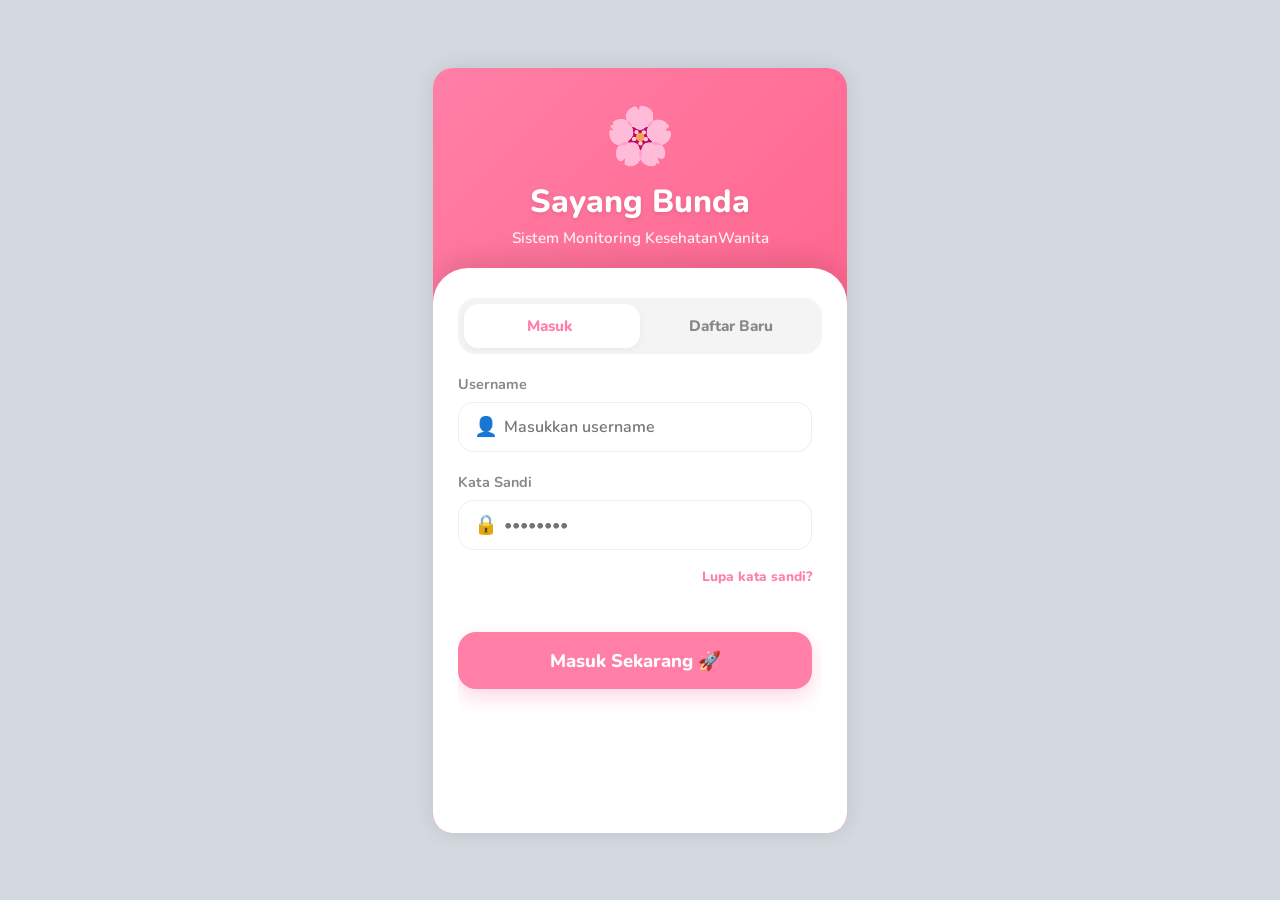
==== index.html @ df7d0c6f "update tampilan" ====
<!DOCTYPE html>
<html lang="id">

<head>
    <meta charset="UTF-8">
    <meta name="viewport" content="width=device-width, initial-scale=1.0">
    <title>Sistem Monitoring Pra-Kehamilan</title>
    <link rel="stylesheet" href="style.css">
</head>

<body>

    <div id="view-login" class="view-section active container-mobile login-layout"
        style="background: linear-gradient(135deg, var(--primary) 0%, #ff527b 100%); justify-content: flex-start; padding-top: 30px; overflow-y: hidden;">
        <div class="login-hero"
            style="text-align: center; color: white; width: 100%; flex-shrink: 0; margin-bottom: 20px;">
            <div style="font-size: 3.5rem; margin-bottom: 5px;">🌸</div>
            <h1 id="auth-title"
                style="font-size: 2rem; font-weight: 800; margin: 0; text-shadow: 0 2px 4px rgba(0,0,0,0.1); transition: 0.3s;">
                Sayang Bunda</h1>
            <p style="font-size: 0.95rem; opacity: 0.9; margin-top: 5px; font-weight: 600;">Sistem Monitoring
                KesehatanWanita</p>
        </div>

        <div class="auth-card"
            style="margin: 0; border-radius: 35px 35px 0 0; width: 100%; max-width: 100%; height: 65vh; box-shadow: 0 -10px 25px rgba(0,0,0,0.1); padding: 30px 25px 20px; background: white; display: flex; flex-direction: column;">

            <div class="auth-tabs"
                style="position: relative; background: #f4f4f4; border-radius: 18px; padding: 6px; margin-bottom: 20px; display: flex;">
                <div id="tab-slider"
                    style="position: absolute; top: 6px; left: 6px; bottom: 6px; width: calc(50% - 6px); background: white; border-radius: 14px; box-shadow: 0 2px 8px rgba(0,0,0,0.05); transition: transform 0.3s cubic-bezier(0.4, 0, 0.2, 1);">
                </div>
                <button class="tab-btn" id="btn-tab-login" onclick="toggleAuthMode('login')"
                    style="flex: 1; position: relative; z-index: 1; background: transparent; color: var(--primary); font-weight: 800; border-radius: 14px;">Masuk</button>
                <button class="tab-btn" id="btn-tab-register" onclick="toggleAuthMode('register')"
                    style="flex: 1; position: relative; z-index: 1; background: transparent; color: #888; font-weight: 800; border-radius: 14px;">Daftar
                    Baru</button>
            </div>

            <div style="flex: 1; position: relative; overflow: hidden;">
                <!-- Wrapper Flex Container -->
                <div id="auth-sliding-container"
                    style="display: flex; width: 200%; height: 100%; transition: transform 0.3s cubic-bezier(0.4, 0, 0.2, 1);">

                    <!-- Form 1: LOGIN -->
                    <form id="form-login" onsubmit="handleLogin(event)"
                        style="width: 50%; padding-right: 10px; display: flex; flex-direction: column;">
                        <div class="input-group" style="position: relative; margin-bottom: 20px;">
                            <label style="margin-bottom: 8px; font-size: 0.9rem;">Username</label>
                            <div style="position: relative;">
                                <span
                                    style="position: absolute; left: 16px; top: 50%; transform: translateY(-50%); font-size: 1.2rem; color: #bbb;">👤</span>
                                <input type="text" id="login-username" placeholder="Masukkan username" required
                                    style="padding-left: 45px; width: 100%; height: 50px; border-radius: 15px; font-size: 1rem;">
                            </div>
                        </div>
                        <div class="input-group" style="position: relative; margin-bottom: 15px;">
                            <label style="margin-bottom: 8px; font-size: 0.9rem;">Kata Sandi</label>
                            <div style="position: relative;">
                                <span
                                    style="position: absolute; left: 16px; top: 50%; transform: translateY(-50%); font-size: 1.2rem; color: #bbb;">🔒</span>
                                <input type="password" id="login-password" placeholder="••••••••" required
                                    style="padding-left: 45px; width: 100%; height: 50px; border-radius: 15px; font-size: 1rem;">
                            </div>
                        </div>

                        <div style="text-align: right; margin-bottom: 25px;">
                            <a href="#"
                                style="color: var(--primary); font-size: 0.85rem; font-weight: 800; text-decoration: none; display: inline-block;">Lupa
                                kata sandi?</a>
                        </div>

                        <div style="margin-top: 10px;">
                            <button type="submit" class="btn-pink"
                                style="padding: 16px; border-radius: 18px; font-size: 1.15rem; box-shadow: 0 8px 20px rgba(255, 127, 166, 0.3); width: 100%;">Masuk
                                Sekarang 🚀</button>
                        </div>
                    </form>

                    <!-- Form 2: REGISTER -->
                    <form id="form-register"
                        style="width: 50%; padding-left: 10px; display: flex; flex-direction: column; overflow-y: auto;">
                        <div style="flex: 1; padding-right: 5px; margin-bottom: 15px;">
                            <div class="input-group"><label>Nama Lengkap</label> <input type="text"
                                    placeholder="Masukkan nama sesui KTP..." required></div>
                            <div class="input-group"><label>Username</label> <input type="text"
                                    placeholder="Buat username ringkas..." required></div>
                            <div class="input-group"><label>Kata Sandi</label> <input type="password"
                                    placeholder="Buat kata sandi..." required></div>
                            <div class="input-group"><label>Berat Badan Awal (kg)</label> <input type="number"
                                    placeholder="Contoh: 55" required></div>
                            <div class="input-group"><label>Tinggi Badan (cm)</label> <input type="number"
                                    placeholder="Contoh: 160" required></div>
                            <div class="input-group">
                                <label>Status Perkawinan</label>
                                <select>
                                    <option>Menikah</option>
                                    <option>Belum Menikah</option>
                                    <option>Cerai</option>
                                </select>
                            </div>
                            <div class="input-group"><label>Pekerjaan</label> <input type="text"
                                    placeholder="Contoh: Pegawai Swasta / Ibu Rumah Tangga" required></div>
                            <div class="input-group"><label>Riwayat Hamil / Keguguran</label> <input type="text"
                                    placeholder="Contoh: Hamil 0 kali, Keguguran 0 kali" required></div>
                            <div class="input-group"><label>Alamat Lengkap</label> <input type="text"
                                    placeholder="Masukkan alamat lengkap" required></div>
                            <div class="input-group"><label>No. HP</label> <input type="tel" placeholder="08xxxxxxxxxx"
                                    required></div>
                            <div class="input-group"><label>Suku / Etnis</label> <input type="text"
                                    placeholder="Contoh: Sunda, Jawa, dll" required></div>
                            <div class="input-group">
                                <label>Tingkat Pendidikan</label>
                                <select>
                                    <option>SD/Sederajat</option>
                                    <option>SMP/Sederajat</option>
                                    <option>SMA/Sederajat</option>
                                    <option>Diploma / Sarjana</option>
                                </select>
                            </div>
                            <div class="input-group">
                                <label>Orang Serumah</label>
                                <select>
                                    <option>1-2 Orang</option>
                                    <option>3-5 Orang</option>
                                    <option>Lebih dari 5 Orang</option>
                                </select>
                            </div>
                            <div class="input-group">
                                <label>Agama</label>
                                <select>
                                    <option>Islam</option>
                                    <option>Kristen</option>
                                    <option>Katolik</option>
                                    <option>Hindu</option>
                                    <option>Buddha</option>
                                    <option>Konghucu</option>
                                </select>
                            </div>
                            <div class="input-group" style="padding-bottom: 20px;"><label>Email (Opsional)</label>
                                <input type="email" placeholder="nama@email.com">
                            </div>
                        </div>

                        <div style="flex-shrink: 0; padding-bottom: 10px;">
                            <button type="button" class="btn-pink"
                                style="padding: 16px; border-radius: 15px; font-size: 1.1rem; box-shadow: 0 8px 15px rgba(255, 127, 166, 0.3); width: 100%;"
                                onclick="alert('Registrasi Berhasil! Silakan Login.'); toggleAuthMode('login')">Daftar
                                Akun 🎉</button>
                        </div>
                    </form>
                </div>
            </div>
        </div>
    </div>

    <div id="view-dashboard-user" class="view-section hidden container-mobile">
        <div class="header"
            style="display: flex; justify-content: space-between; align-items: center; text-align: left;">
            <div style="font-size: 1.2rem; font-weight: 800;">
                🌸 Sayang Bunda
            </div>
            <div>
                <button onclick="switchView('profile')" class="btn-profile-top">👤</button>
            </div>
        </div>
        <div class="content">
            <div style="text-align: center; margin-bottom: 20px; color: var(--primary);">
                <h2 style="margin: 0; font-size: 1.5rem; font-weight: 800;">Halo, Bunda Siti! 👋</h2>
                <p style="margin: 5px 0 0; font-size: 0.95rem; font-weight: 700; color: var(--primary);">Mari persiapkan
                    kehamilan yang sehat.</p>
            </div>
            <div class="card gamification">
                <h3>Kebun Sehatmu</h3>
                <p>Isi kuesioner rutin untuk menumbuhkan bungamu!</p>
                <div class="flower-stage" id="flower-emoji">🌱</div>
                <div class="progress-text" id="flower-status">Status: Bibit Baru</div>
            </div>

            <div class="card" id="card-suplemen" style="border: 2px solid var(--secondary);">
                <h3>💊 Ceklis Suplemen Harian</h3>
                <p>Dokter meresepkan suplemen untukmu. Sudah diminum hari ini?</p>
                <button class="btn-green" id="btn-suplemen" onclick="minumSuplemen()">Sudah Saya Minum!</button>
            </div>

            <div class="card">
                <h3>📝 Kuesioner Minggu Ini</h3>
                <p>Waktunya update kondisi mingguanmu.</p>
                <button class="btn-pink" onclick="startKuesioner()">Mulai Isi Kuesioner</button>
            </div>

            <div class="card">
                <h3>🕰️ Riwayat Kuesioner</h3>
                <p style="margin-bottom: 15px;">Catatan pengisian kuesioner rutinmu:</p>
                <div id="riwayat-list">
                    <p id="riwayat-kosong"
                        style="color: #aaa; font-style: italic; font-size: 0.9rem; text-align: center; margin: 10px 0;">
                        Belum ada riwayat tercatat.</p>
                </div>
            </div>
        </div>

        <!-- Menu Bawah -->
        <div class="bottom-nav">
            <button class="nav-item active" onclick="switchView('dashboard-user')">
                <span class="nav-icon">🏠</span>
                <span>Home</span>
            </button>
            <button class="nav-item" onclick="confirmLogout()">
                <span class="nav-icon">🚪</span>
                <span>Keluar</span>
            </button>
        </div>
    </div>

    <div id="view-profile" class="view-section hidden container-mobile" style="background-color: var(--gray-light);">
        <div class="profile-header-curve"
            style="background: linear-gradient(135deg, var(--primary) 0%, #ff527b 100%); padding: 25px 25px 40px 25px; border-bottom-left-radius: 30px; border-bottom-right-radius: 30px; box-shadow: 0 10px 20px rgba(255,127,166,0.15); position: relative; z-index: 5;">
            <div class="header-actions" style="margin-bottom: 25px;">
                <button onclick="switchView('dashboard-user')" class="btn-back-clear"
                    style="background: rgba(255, 255, 255, 0.25); border: 1px solid rgba(255,255,255,0.5); border-radius: 30px; padding: 8px 18px; color: white; display: flex; align-items: center; gap: 8px; font-weight: 800; cursor: pointer;">
                    <span style="font-size: 1.1rem; line-height: 1;">❮</span> Kembali
                </button>
            </div>
            <div class="profile-avatar-container" style="margin-bottom: 0px; text-align: center;">
                <div class="profile-avatar"
                    style="border: 4px solid white; background-color: var(--primary-light); width: 90px; height: 90px; line-height: 85px; font-size: 3.5rem; border-radius: 50%; margin: 0 auto 15px; box-shadow: 0 5px 15px rgba(0,0,0,0.1);">
                    👩</div>
                <div class="profile-name">
                    <h3 style="margin: 0; color: white; font-size: 1.4rem;">Siti Aisyah</h3>
                    <p style="margin: 5px 0 0; font-size: 0.95rem; color: rgba(255,255,255,0.9); font-weight: 600;">
                        @user</p>
                </div>
            </div>
        </div>

        <div class="content"
            style="padding: 20px; display: flex; flex-direction: column; align-items: center; padding-bottom: 60px;">
            <div class="profile-card-central"
                style="background: white; width: 100%; border-radius: 20px; padding: 25px 20px; box-shadow: 0 5px 20px rgba(0, 0, 0, 0.05);">
                <div
                    style="display: flex; justify-content: space-between; align-items: center; margin-bottom: 25px; border-bottom: 2px solid #f1f1f1; padding-bottom: 15px;">
                    <h4 class="profile-section-title"
                        style="margin: 0; border: none; padding-bottom: 0; font-size: 1.15rem; color: var(--text);">Data
                        Pribadi</h4>
                    <button class="btn-edit-profile-small" onclick="alert('Fitur edit profil sedang dikembangkan!')"
                        style="background: var(--primary-light); color: var(--primary); padding: 8px 15px; border-radius: 20px; border: none; font-weight: 800; display: flex; gap: 5px; align-items: center; cursor: pointer;">✏️
                        Edit</button>
                </div>

                <div class="pi-group"
                    style="background: #fdfdfd; border: 1px solid #eee; border-radius: 12px; padding: 15px; margin-bottom: 15px;">
                    <div class="profile-item-interactive"
                        style="border-bottom: 1px dashed #eee; padding-bottom: 10px; margin-bottom: 10px;">
                        <div class="pi-icon" style="background: #fff0f4; color: var(--primary);">💍</div>
                        <div class="pi-content"><label>Status Perkawinan</label>
                            <p>Menikah</p>
                        </div>
                    </div>
                    <div class="profile-item-interactive" style="padding-bottom: 0; border: none;">
                        <div class="pi-icon" style="background: #fff0f4; color: var(--primary);">💼</div>
                        <div class="pi-content"><label>Pekerjaan</label>
                            <p>Ibu Rumah Tangga</p>
                        </div>
                    </div>
                </div>

                <div class="pi-group"
                    style="background: #fdfdfd; border: 1px solid #eee; border-radius: 12px; padding: 15px; margin-bottom: 15px;">
                    <div class="profile-item-interactive"
                        style="border-bottom: 1px dashed #eee; padding-bottom: 10px; margin-bottom: 10px;">
                        <div class="pi-icon" style="background: #e6f9ed; color: #2d5a2d;">⚖️</div>
                        <div class="pi-content"><label>Medis Awal (Tinggi / Berat)</label>
                            <p>160 cm / 55 kg</p>
                        </div>
                    </div>
                    <div class="profile-item-interactive" style="padding-bottom: 0; border: none;">
                        <div class="pi-icon" style="background: #e6f9ed; color: #2d5a2d;">🤰</div>
                        <div class="pi-content"><label>Riwayat Hamil</label>
                            <p>Hamil 0, Gugur 0</p>
                        </div>
                    </div>
                </div>

                <div class="pi-group"
                    style="background: #fdfdfd; border: 1px solid #eee; border-radius: 12px; padding: 15px; margin-bottom: 15px;">
                    <div class="profile-item-interactive"
                        style="border-bottom: 1px dashed #eee; padding-bottom: 10px; margin-bottom: 10px;">
                        <div class="pi-icon" style="background: #eef2ff; color: #4A90E2;">📱</div>
                        <div class="pi-content"><label>No. HP</label>
                            <p>081234567890</p>
                        </div>
                    </div>
                    <div class="profile-item-interactive" style="padding-bottom: 0; border: none;">
                        <div class="pi-icon" style="background: #eef2ff; color: #4A90E2;">🏠</div>
                        <div class="pi-content"><label>Alamat</label>
                            <p>Jl. Cempaka No. 12, BDG</p>
                        </div>
                    </div>
                </div>

                <div class="pi-group"
                    style="background: white; border: 2px dashed #eee; border-radius: 12px; padding: 15px; margin-top: 5px;">
                    <details class="more-info-details">
                        <summary
                            style="font-weight: 800; color: var(--primary); text-align: center; cursor: pointer; user-select: none;">
                            Lihat Info Lainnya 👇</summary>
                        <div style="margin-top: 20px; border-top: 1px solid #eee; padding-top: 15px;">
                            <div class="profile-item-interactive" style="margin-bottom: 15px;">
                                <div class="pi-icon" style="background: var(--gray-light);">🎓</div>
                                <div class="pi-content"><label>Pendidikan</label>
                                    <p>Diploma / Sarjana</p>
                                </div>
                            </div>
                            <div class="profile-item-interactive" style="margin-bottom: 15px;">
                                <div class="pi-icon" style="background: var(--gray-light);">🕌</div>
                                <div class="pi-content"><label>Agama</label>
                                    <p>Islam</p>
                                </div>
                            </div>
                            <div class="profile-item-interactive" style="margin-bottom: 15px;">
                                <div class="pi-icon" style="background: var(--gray-light);">🌍</div>
                                <div class="pi-content"><label>Suku / Etnis</label>
                                    <p>Sunda</p>
                                </div>
                            </div>
                            <div class="profile-item-interactive" style="margin-bottom: 15px;">
                                <div class="pi-icon" style="background: var(--gray-light);">👨‍👩‍👧‍👦</div>
                                <div class="pi-content"><label>Orang Serumah</label>
                                    <p>3-5 Orang</p>
                                </div>
                            </div>
                            <div class="profile-item-interactive">
                                <div class="pi-icon" style="background: var(--gray-light);">✉️</div>
                                <div class="pi-content"><label>Email</label>
                                    <p>siti@email.com</p>
                                </div>
                            </div>
                        </div>
                    </details>
                </div>
            </div>

            <button type="button" class="btn-outline"
                style="width: 100%; padding: 15px; font-size: 1.05rem; margin-top: 30px; border: 2px solid #ff4d4d; color: #ff4d4d; background: white; border-radius: 15px;"
                onclick="confirmLogout()">🚨 Keluar dari Akun</button>
        </div>
    </div>

    <div id="view-form-mingguan" class="view-section hidden container-mobile">
        <div class="header">Kuesioner Mingguan</div>
        <div class="content">
            <div class="card" style="overflow: hidden;">
                <!-- Baris Progress -->
                <div class="progress-container">
                    <div class="progress-bar" id="kuesioner-progress" style="width: 20%;"></div>
                </div>
                <div
                    style="font-size: 0.85rem; color: #888; margin-bottom: 25px; text-align: center; font-weight: 700;">
                    Langkah <span id="step-counter">1</span> dari 5
                </div>

                <div id="step-1" class="kuesioner-step step-animate active">
                    <div class="step-icon">⚖️</div>
                    <h3 class="step-title">Berapa berat badan Bunda saat ini?</h3>
                    <div class="input-wrapper">
                        <input type="number" placeholder="0" required class="large-number-input">
                        <span class="unit">kg</span>
                    </div>
                    <button type="button" class="btn-pink" onclick="nextStep(1, 2)">Selanjutnya</button>
                    <button type="button" class="btn-outline" onclick="switchView('dashboard-user')">Batal</button>
                </div>

                <div id="step-2" class="kuesioner-step step-animate hidden">
                    <div class="step-icon">🥩</div>
                    <h3 class="step-title">Konsumsi Protein Minggu Ini</h3>
                    <div class="pill-group" id="pill-group-protein">
                        <div class="pill" onclick="selectPill('pill-group-protein', this)">Protein Hewani</div>
                        <div class="pill" onclick="selectPill('pill-group-protein', this)">Protein Nabati</div>
                        <div class="pill" onclick="selectPill('pill-group-protein', this)">Keduanya</div>
                        <div class="pill" onclick="selectPill('pill-group-protein', this)">Tidak Konsumsi</div>
                    </div>
                    <input type="text" placeholder="Berapa porsi kira-kira?" required
                        class="custom-input large-text-input" style="margin-top: 15px;">
                    <div style="display: flex; gap: 10px; margin-top: 20px;">
                        <button type="button" class="btn-outline" style="margin-top: 0;"
                            onclick="nextStep(2, 1)">Kembali</button>
                        <button type="button" class="btn-pink" style="margin-top: 0;"
                            onclick="nextStep(2, 3)">Selanjutnya</button>
                    </div>
                </div>

                <div id="step-3" class="kuesioner-step step-animate hidden">
                    <div class="step-icon">💊</div>
                    <h3 class="step-title">Ada konsumsi obat minggu ini?</h3>
                    <input type="text" placeholder="Ketik jenis obatnya..." class="custom-input large-text-input">
                    <p style="font-size:0.8rem; color:#aaa; margin-top:5px;">Kosongkan jika tidak ada.</p>
                    <div style="display: flex; gap: 10px; margin-top: 20px;">
                        <button type="button" class="btn-outline" style="margin-top: 0;"
                            onclick="nextStep(3, 2)">Kembali</button>
                        <button type="button" class="btn-pink" style="margin-top: 0;"
                            onclick="nextStep(3, 4)">Selanjutnya</button>
                    </div>
                </div>

                <div id="step-4" class="kuesioner-step step-animate hidden">
                    <div class="step-icon">🤢</div>
                    <h3 class="step-title">Apakah ada keluhan Mual/Muntah?</h3>
                    <div class="pill-group" id="pill-group-mual">
                        <div class="pill" onclick="selectPill('pill-group-mual', this); toggleMuntahFieldPill('tidak')">
                            Tidak Ada 😍</div>
                        <div class="pill border-pink"
                            onclick="selectPill('pill-group-mual', this); toggleMuntahFieldPill('ya')">Ya, Mual/Muntah
                            🤢</div>
                    </div>
                    <div id="muntah-frekuensi-container" class="hidden step-animate"
                        style="margin-top: 15px; text-align: left;">
                        <label style="font-size: 0.9rem; font-weight: 700; color: #555;">Berapa kali muntah dalam
                            seminggu?</label>
                        <input type="number" id="muntah-frekuensi" class="custom-input large-text-input"
                            placeholder="Contoh: 3" style="margin-top:10px;">
                    </div>
                    <div style="display: flex; gap: 10px; margin-top: 20px;">
                        <button type="button" class="btn-outline" style="margin-top: 0;"
                            onclick="nextStep(4, 3)">Kembali</button>
                        <button type="button" class="btn-pink" style="margin-top: 0;"
                            onclick="nextStep(4, 5)">Selanjutnya</button>
                    </div>
                </div>

                <div id="step-5" class="kuesioner-step step-animate hidden">
                    <div class="step-icon">🏠</div>
                    <h3 class="step-title">Konfirmasi Alamat</h3>
                    <p style="font-size: 0.9rem; color: #666; margin-bottom: 20px;">Apakah alamat Bunda saat ini masih
                        sama dengan data profil?</p>
                    <div class="pill-group" id="pill-group-alamat">
                        <div class="pill" onclick="selectPill('pill-group-alamat', this)">Ya, Masih Sama</div>
                        <div class="pill" onclick="selectPill('pill-group-alamat', this)">Tidak, Sudah Pindah</div>
                    </div>
                    <div style="display: flex; gap: 10px; margin-top: 25px;">
                        <button type="button" class="btn-outline" style="margin-top: 0;"
                            onclick="nextStep(5, 4)">Kembali</button>
                        <button type="button" class="btn-pink" style="margin-top: 0;" onclick="submitKuesioner()">Kirim
                            Kuesioner 🚀</button>
                    </div>
                </div>
            </div>
        </div>
    </div>

    <div id="view-dashboard-admin" class="view-section hidden container-web">
        <div class="web-header" style="background:#4A90E2;">
            <h2>Panel Admin & Dokter</h2><button onclick="logout()" class="btn-logout">Keluar</button>
        </div>
        <div class="web-content">
            <div class="web-main">
                <div class="card">
                    <h3>Monitoring Pasien</h3>
                    <p>Siti Aisyah - Kuesioner Minggu 2: <span style="color: green;">Sudah Diisi</span></p>
                    <label><input type="checkbox" checked onchange="toggleSuplemenUser(this)"> Aktifkan Fitur Suplemen
                        Harian Siti</label>
                </div>
            </div>
        </div>
    </div>

    <div id="view-dashboard-medis" class="view-section hidden container-web">
        <div class="web-header" style="background:#20c997;">
            <h2>Panel Medis (Lab)</h2><button onclick="logout()" class="btn-logout">Keluar</button>
        </div>
        <div class="web-content">
            <div class="web-main">
                <div class="card">
                    <h3>Input Lab Sukses!</h3>
                </div>
            </div>
        </div>
    </div>

    <!-- Modal Konfirmasi Logout -->
    <div id="logout-modal" class="modal-overlay hidden">
        <div class="modal-content">
            <h3 style="margin-top: 0; color: var(--primary);">Konfirmasi Keluar</h3>
            <p>Apakah Anda yakin ingin keluar dari aplikasi?</p>
            <div style="display: flex; gap: 10px; margin-top: 20px;">
                <button class="btn-outline" onclick="closeLogoutModal()" style="margin-top: 0;">Tidak</button>
                <button class="btn-pink" onclick="executeLogout()" style="margin-top: 0;">Ya, Keluar</button>
            </div>
        </div>
    </div>

    <script src="script.js"></script>
</body>

</html>
---- style.css ----
/* Mengambil font 'Nunito' dari Google Fonts */
@import url('https://fonts.googleapis.com/css2?family=Nunito:wght@400;600;700;800&display=swap');

:root {
    --primary: #FF7FA6;
    --primary-light: #FFF0F4;
    --secondary: #98FB98;
    --bg-mobile: #F8F9FA;
    --bg-web: #e9ecef;
    --text: #333;
    --gray-text: #888888;
    --gray-light: #F1F1F1;
    --card-bg: #FFFFFF;
}

* {
    box-sizing: border-box;
    margin: 0;
    padding: 0;
    /* Menerapkan font Nunito ke seluruh elemen */
    font-family: 'Nunito', sans-serif;
}

input,
select,
textarea,
button {
    font-family: inherit;
}

body {
    background-color: #d3d9df;
    display: flex;
    justify-content: center;
    align-items: center;
    min-height: 100vh;
    margin: 0;
}

.view-section {
    display: none;
    width: 100%;
}

.view-section.active {
    display: block;
}

.hidden {
    display: none !important;
}

/* ==================== CONTAINER DEVICE MOBILE ==================== */
.container-mobile {
    background-color: var(--bg-mobile);
    width: 100%;
    max-width: 414px;
    height: 100vh;
    overflow-y: auto;
    overflow-x: hidden;
    position: relative;
    box-shadow: 0 0 20px rgba(0, 0, 0, 0.1);
}

@media (min-width: 450px) {
    .container-mobile {
        height: 85vh;
        max-height: 850px;
        border-radius: 20px;
    }

    .header {
        border-top-left-radius: 20px;
        border-top-right-radius: 20px;
    }
}

/* ==================== LOGIN / REGISTER ==================== */
.login-layout {
    flex-direction: column;
    justify-content: center;
    align-items: center;
    background-color: var(--primary-light);
    min-height: 100%;
}

.login-layout.active {
    display: flex;
}

.auth-card {
    background: white;
    width: 88%;
    border-radius: 20px;
    padding: 30px 20px;
    box-shadow: 0 10px 25px rgba(0, 0, 0, 0.06);
    margin: auto;
}

.auth-header {
    text-align: center;
    margin-bottom: 25px;
}

.auth-header h2 {
    font-size: 1.6rem;
    /* Sedikit diperbesar agar font lucunya lebih terlihat */
    font-weight: 800;
    /* Dibuat lebih tebal */
    display: flex;
    align-items: center;
    justify-content: center;
    gap: 8px;
    margin-bottom: 5px;
    white-space: nowrap;
}

.auth-header h2 span {
    color: var(--primary);
}

.auth-header p {
    font-size: 0.85rem;
    font-weight: 600;
    color: var(--gray-text);
}

.auth-tabs {
    display: flex;
    gap: 10px;
    margin-bottom: 20px;
}

.tab-btn {
    flex: 1;
    padding: 12px;
    border-radius: 12px;
    border: none;
    font-weight: 700;
    font-size: 0.95rem;
    cursor: pointer;
    transition: 0.2s;
    white-space: nowrap;
}

.tab-btn.active {
    background-color: var(--primary);
    color: white;
}

.tab-btn.inactive {
    background-color: var(--gray-light);
    color: var(--gray-text);
}

.input-group {
    margin-bottom: 18px;
    text-align: left;
}

.input-group label {
    color: var(--gray-text);
    font-size: 0.9rem;
    font-weight: 700;
    margin-bottom: 8px;
    display: block;
}

.input-group input,
.input-group select {
    width: 100%;
    padding: 12px 15px;
    border: 1px solid #eee;
    border-radius: 12px;
    outline: none;
    font-size: 0.95rem;
    font-weight: 600;
}

.input-group input:focus {
    border-color: var(--primary);
}

.btn-pink {
    width: 100%;
    padding: 14px;
    background-color: var(--primary);
    color: white;
    border: none;
    border-radius: 12px;
    font-size: 1.05rem;
    font-weight: 800;
    cursor: pointer;
    margin-top: 10px;
}

.btn-outline {
    width: 100%;
    padding: 12px;
    background: transparent;
    border: 2px solid var(--primary);
    color: var(--primary);
    border-radius: 10px;
    font-weight: 800;
    cursor: pointer;
    margin-top: 10px;
}

.btn-green {
    background: var(--secondary);
    color: #2d5a2d;
    width: 100%;
    padding: 12px;
    border: none;
    border-radius: 10px;
    font-weight: 800;
    cursor: pointer;
    margin-top: 10px;
}

/* ==================== UI KONTEN MOBILE ==================== */
.header {
    background: var(--primary);
    color: white;
    padding: 20px;
    font-weight: 800;
    font-size: 1.2rem;
}

.content {
    padding: 20px;
    padding-bottom: 40px;
}

.custom-input {
    width: 100%;
    padding: 10px;
    border: 1px solid #ddd;
    border-radius: 8px;
    font-size: 0.95rem;
    font-weight: 600;
    margin-bottom: 10px;
    outline: none;
}

.card {
    background: var(--card-bg);
    padding: 15px;
    border-radius: 15px;
    box-shadow: 0 4px 6px rgba(0, 0, 0, 0.05);
    margin-bottom: 15px;
}

.card h3 {
    font-weight: 800;
    margin-bottom: 5px;
}

.gamification {
    text-align: center;
    padding: 20px 0;
}

.flower-stage {
    font-size: 4rem;
    transition: transform 0.5s cubic-bezier(0.175, 0.885, 0.32, 1.275);
}

.progress-text {
    font-size: 0.95rem;
    font-weight: 800;
    color: var(--primary);
    margin-top: 10px;
}

.profile-item {
    border-bottom: 1px solid #eee;
    padding: 10px 0;
}

.profile-item label {
    color: #888;
    font-size: 0.85rem;
    font-weight: 700;
    margin-bottom: 3px;
    display: block;
}

.profile-item p {
    margin: 0;
    color: #333;
    font-weight: 600;
    font-size: 0.95rem;
}

/* ==================== PROFILE INTERACTIVE ==================== */
.profile-avatar-container {
    text-align: center;
    margin-bottom: 25px;
}

.profile-avatar {
    font-size: 4rem;
    background: var(--primary-light);
    width: 100px;
    height: 100px;
    line-height: 100px;
    border-radius: 50%;
    margin: 0 auto 10px;
    border: 3px solid var(--primary);
    box-shadow: 0 5px 15px rgba(255, 127, 166, 0.2);
}

.btn-edit-profile {
    background: white;
    border: 1px solid var(--primary);
    color: var(--primary);
    padding: 6px 15px;
    border-radius: 20px;
    font-size: 0.8rem;
    font-weight: 700;
    margin-top: 10px;
    cursor: pointer;
    transition: 0.2s;
}

.btn-edit-profile:hover {
    background: var(--primary);
    color: white;
}

.profile-card {
    background: white;
    border-radius: 15px;
    padding: 15px;
    margin-bottom: 15px;
    box-shadow: 0 4px 6px rgba(0, 0, 0, 0.05);
}

.profile-section-title {
    font-size: 0.9rem;
    color: var(--primary);
    border-bottom: 1px solid #eee;
    padding-bottom: 8px;
    margin-bottom: 10px;
    font-weight: 800;
}

.profile-item-interactive {
    display: flex;
    align-items: center;
    gap: 15px;
    padding: 10px 0;
    border-bottom: 1px solid #f9f9f9;
}

.profile-item-interactive:last-child {
    border-bottom: none;
}

.pi-icon {
    font-size: 1.5rem;
    background: var(--gray-light);
    width: 40px;
    height: 40px;
    display: flex;
    align-items: center;
    justify-content: center;
    border-radius: 10px;
}

.pi-content {
    flex: 1;
}

.pi-content label {
    display: block;
    font-size: 0.75rem;
    color: #888;
    font-weight: 700;
    margin-bottom: 2px;
}

.pi-content p {
    margin: 0;
    font-size: 0.95rem;
    font-weight: 600;
    color: var(--text);
}

.profile-header-curve {
    background: linear-gradient(135deg, var(--primary) 0%, #ff527b 100%);
    padding: 20px 20px 60px 20px;
    border-bottom-left-radius: 40px;
    border-bottom-right-radius: 40px;
    position: relative;
}

.header-actions {
    display: flex;
    justify-content: flex-start;
    margin-bottom: 20px;
}

.btn-back-clear {
    background: rgba(255, 255, 255, 0.2);
    border: none;
    color: white;
    font-size: 0.95rem;
    font-weight: 800;
    cursor: pointer;
    padding: 8px 15px;
    border-radius: 20px;
    display: flex;
    align-items: center;
    gap: 5px;
    transition: 0.2s;
}

.btn-back-clear:hover {
    background: rgba(255, 255, 255, 0.3);
}

.profile-card-central {
    background: white;
    width: 90%;
    max-width: 380px;
    border-radius: 25px;
    padding: 25px;
    box-shadow: 0 10px 30px rgba(0, 0, 0, 0.1);
}

.btn-edit-profile-small {
    background: var(--primary-light);
    color: var(--primary);
    border: none;
    padding: 5px 12px;
    border-radius: 12px;
    font-size: 0.8rem;
    font-weight: 800;
    cursor: pointer;
}

.pi-group {
    background: #fdfdfd;
    border: 1px solid #f0f0f0;
    border-radius: 15px;
    padding: 10px 15px;
    margin-bottom: 15px;
}

.more-info-details summary {
    font-weight: 700;
    color: var(--primary);
    cursor: pointer;
    text-align: center;
    list-style: none;
    /* Hide default arrow */
    outline: none;
}

.more-info-details summary::-webkit-details-marker {
    display: none;
}

/* ==================== RIWAYAT KUESIONER ==================== */
.riwayat-item {
    padding: 12px;
    background: #fcfcfc;
    border: 1px solid #eee;
    border-radius: 12px;
    margin-bottom: 10px;
    display: flex;
    justify-content: space-between;
    align-items: center;
    animation: slideUpFade 0.3s ease-out;
}

.riwayat-info {
    font-size: 0.95rem;
    font-weight: 800;
    color: var(--text);
}

.riwayat-date {
    font-size: 0.8rem;
    color: #888;
    margin-top: 3px;
    font-weight: 600;
}

.riwayat-status {
    background: #e6f9ed;
    color: #2d5a2d;
    padding: 5px 10px;
    border-radius: 8px;
    font-size: 0.8rem;
    font-weight: 800;
}

/* ==================== MENU NAVBAR ==================== */
.btn-profile-top {
    background: white;
    border: none;
    border-radius: 50%;
    width: 36px;
    height: 36px;
    display: flex;
    align-items: center;
    justify-content: center;
    font-size: 1.1rem;
    cursor: pointer;
    box-shadow: 0 2px 5px rgba(0, 0, 0, 0.1);
    color: var(--primary);
    transition: 0.2s;
}

.btn-profile-top:hover {
    transform: scale(1.05);
}

.bottom-nav {
    position: sticky;
    bottom: 0;
    left: 0;
    width: 100%;
    background: white;
    display: flex;
    justify-content: space-around;
    padding: 10px 0 15px;
    box-shadow: 0 -4px 10px rgba(0, 0, 0, 0.03);
    border-bottom-left-radius: 20px;
    border-bottom-right-radius: 20px;
    z-index: 10;
}

.bottom-nav .nav-item {
    background: none;
    border: none;
    display: flex;
    flex-direction: column;
    align-items: center;
    color: #bbb;
    cursor: pointer;
    font-weight: 700;
    font-size: 0.75rem;
    gap: 4px;
    transition: 0.2s;
}

.bottom-nav .nav-item.active {
    color: var(--primary);
}

.bottom-nav .nav-item:hover {
    color: var(--primary);
    opacity: 0.8;
}

.bottom-nav .nav-icon {
    font-size: 1.4rem;
}

/* ==================== INTERACTIVE FORM ==================== */
.progress-container {
    background: #f0f0f0;
    border-radius: 10px;
    height: 8px;
    width: 100%;
    margin-bottom: 8px;
    overflow: hidden;
}

.progress-bar {
    background: var(--primary);
    height: 100%;
    border-radius: 10px;
    transition: width 0.4s cubic-bezier(0.4, 0, 0.2, 1);
}

.step-animate {
    animation: slideUpFade 0.4s ease-out;
    text-align: center;
}

@keyframes slideUpFade {
    0% {
        transform: translateY(20px);
        opacity: 0;
    }

    100% {
        transform: translateY(0);
        opacity: 1;
    }
}

.step-icon {
    font-size: 3.5rem;
    margin-bottom: 10px;
    text-align: center;
    animation: bouncePop 0.5s ease-out;
}

@keyframes bouncePop {
    0% {
        transform: scale(0);
    }

    70% {
        transform: scale(1.2);
    }

    100% {
        transform: scale(1);
    }
}

.step-title {
    font-size: 1.15rem;
    color: var(--text);
    margin-bottom: 20px;
    font-weight: 800;
}

.pill-group {
    display: flex;
    flex-direction: column;
    gap: 10px;
}

.pill {
    padding: 14px;
    border: 2px solid #eee;
    border-radius: 15px;
    cursor: pointer;
    font-weight: 700;
    color: #666;
    transition: all 0.2s ease;
    background: white;
}

.pill:hover {
    border-color: #ffb3c6;
    background: #fff8fa;
}

.pill.selected {
    border-color: var(--primary);
    background: var(--primary-light);
    color: var(--primary);
    box-shadow: 0 4px 10px rgba(255, 127, 166, 0.2);
}

.input-wrapper {
    display: flex;
    align-items: center;
    justify-content: center;
    gap: 10px;
    margin-bottom: 20px;
}

.large-number-input {
    font-size: 2.5rem;
    font-weight: 800;
    width: 120px;
    text-align: center;
    border: none;
    border-bottom: 3px solid #ddd;
    color: var(--primary);
    outline: none;
    background: transparent;
    transition: border-color 0.3s;
}

.large-number-input:focus {
    border-bottom-color: var(--primary);
}

.input-wrapper .unit {
    font-size: 1.5rem;
    font-weight: 700;
    color: #888;
}

.large-text-input {
    font-size: 1.1rem;
    padding: 15px;
    border-radius: 15px;
    background: #f8f9fa;
    border: 2px solid #eee;
    text-align: center;
}

.large-text-input:focus {
    background: white;
    border-color: var(--primary);
}

/* ==================== LAYOUT WEB ==================== */
.container-web {
    width: 100%;
    max-width: 1200px;
    min-height: 90vh;
    background-color: white;
    border-radius: 10px;
    box-shadow: 0 5px 15px rgba(0, 0, 0, 0.05);
    overflow: hidden;
    display: flex;
    flex-direction: column;
}

.web-header {
    padding: 20px 30px;
    color: white;
    display: flex;
    justify-content: space-between;
    align-items: center;
}

.web-header h2 {
    font-weight: 800;
}

.btn-logout {
    background: transparent;
    border: 1px solid white;
    color: white;
    padding: 5px 15px;
    border-radius: 5px;
    font-weight: 700;
    cursor: pointer;
}

.web-content {
    flex: 1;
    padding: 30px;
    background: var(--bg-web);
}

/* ==================== CUSTOM MODAL ==================== */
.modal-overlay {
    position: fixed;
    top: 0;
    left: 0;
    width: 100%;
    height: 100%;
    background: rgba(0, 0, 0, 0.4);
    display: flex;
    justify-content: center;
    align-items: center;
    z-index: 9999;
}

.modal-overlay.hidden {
    display: none !important;
}

.modal-content {
    background: white;
    padding: 25px;
    border-radius: 20px;
    width: 85%;
    max-width: 320px;
    text-align: center;
    box-shadow: 0 10px 30px rgba(0, 0, 0, 0.2);
    animation: popIn 0.25s ease-out;
}

.modal-content p {
    color: var(--text);
    margin-bottom: 0;
}

@keyframes popIn {
    0% {
        transform: scale(0.85);
        opacity: 0;
    }

    100% {
        transform: scale(1);
        opacity: 1;
    }
}
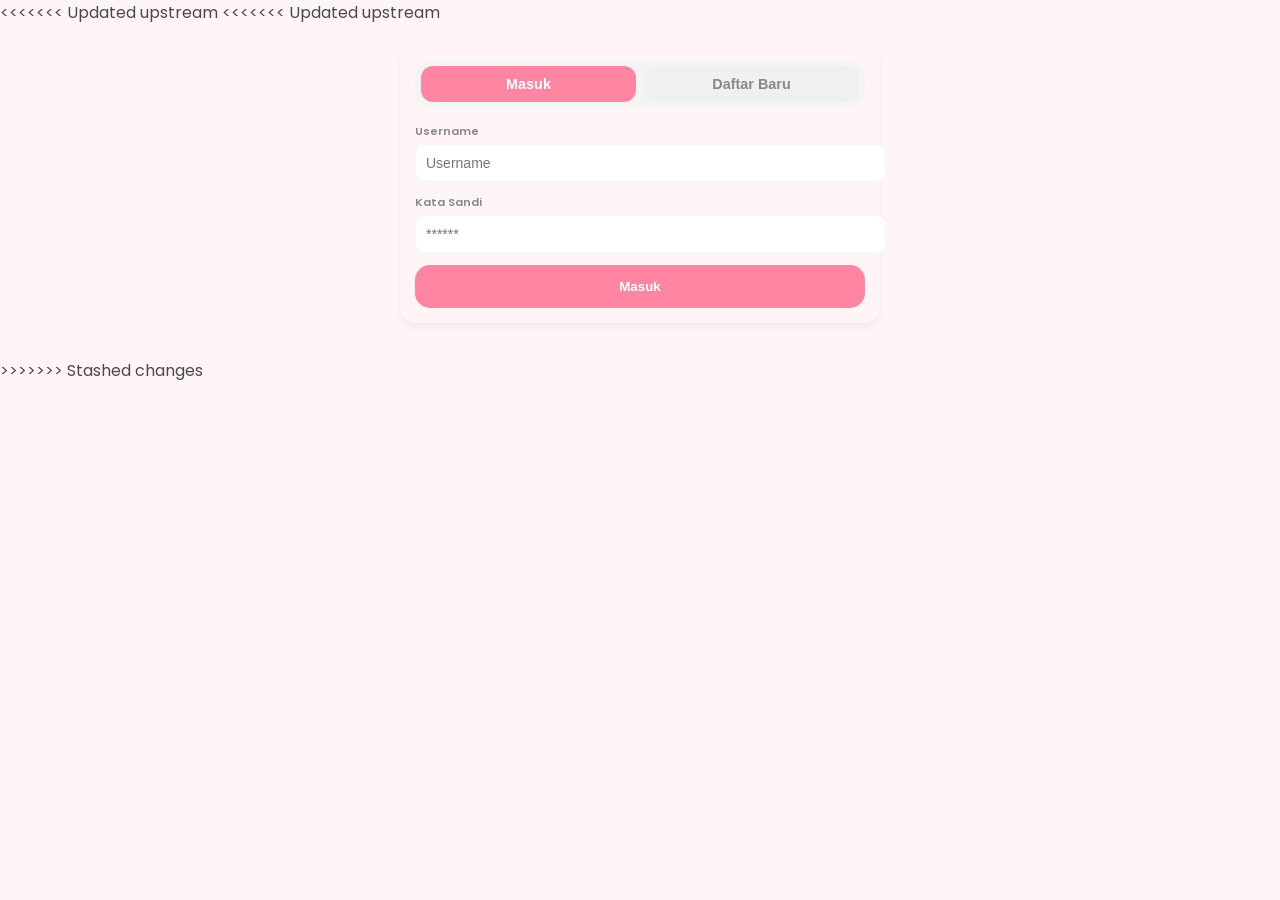
==== commit bdcf1d8a: "Revisi responsive" ====
--- a/index.html
+++ b/index.html
@@ -4,47 +4,133 @@
 <head>
     <meta charset="UTF-8">
     <meta name="viewport" content="width=device-width, initial-scale=1.0">
-    <title>Sistem Monitoring Pra-Kehamilan</title>
+    <title>Web</title>
+    <link href="https://fonts.googleapis.com/css2?family=Poppins:wght@300;400;600&display=swap" rel="stylesheet">
     <link rel="stylesheet" href="style.css">
 </head>
 
 <body>
 
-    <div id="view-login" class="view-section active container-mobile login-layout"
-        style="background: linear-gradient(135deg, var(--primary) 0%, #ff527b 100%); justify-content: flex-start; padding-top: 30px; overflow-y: hidden;">
-        <div class="login-hero"
-            style="text-align: center; color: white; width: 100%; flex-shrink: 0; margin-bottom: 20px;">
-            <div style="font-size: 3.5rem; margin-bottom: 5px;">🌸</div>
-            <h1 id="auth-title"
-                style="font-size: 2rem; font-weight: 800; margin: 0; text-shadow: 0 2px 4px rgba(0,0,0,0.1); transition: 0.3s;">
-                Sayang Bunda</h1>
-            <p style="font-size: 0.95rem; opacity: 0.9; margin-top: 5px; font-weight: 600;">Sistem Monitoring
-                KesehatanWanita</p>
-        </div>
-
-        <div class="auth-card"
-            style="margin: 0; border-radius: 35px 35px 0 0; width: 100%; max-width: 100%; height: 65vh; box-shadow: 0 -10px 25px rgba(0,0,0,0.1); padding: 30px 25px 20px; background: white; display: flex; flex-direction: column;">
-
-            <div class="auth-tabs"
-                style="position: relative; background: #f4f4f4; border-radius: 18px; padding: 6px; margin-bottom: 20px; display: flex;">
-                <div id="tab-slider"
-                    style="position: absolute; top: 6px; left: 6px; bottom: 6px; width: calc(50% - 6px); background: white; border-radius: 14px; box-shadow: 0 2px 8px rgba(0,0,0,0.05); transition: transform 0.3s cubic-bezier(0.4, 0, 0.2, 1);">
-                </div>
+<<<<<<< Updated upstream
+    <nav id="mainNav" class="hidden">
+        <div class="nav-brand">🌸 (Nama Web)</div>
+        <div class="profile-trigger" id="profileIcon" onclick="showPage('profilePage')">
+            <div class="avatar-circle">Profile</div>
+=======
+    <div id="view-login" class="view-section active container-mobile login-layout">
+        <div class="login-hero">
+            <div class="login-hero-icon">🌸</div>
+            <h1 id="auth-title" class="login-hero-title">Sayang Bunda</h1>
+            <p class="login-hero-desc">Sistem Monitoring KesehatanWanita</p>
+>>>>>>> Stashed changes
+        </div>
+    </nav>
+
+<<<<<<< Updated upstream
+    <div class="container">
+
+        <div id="authPage" class="card">
+            <div class="auth-tabs">
+                <button id="tabLogin" class="tab-btn active" onclick="switchAuth('login')">Masuk</button>
+                <button id="tabRegis" class="tab-btn" onclick="switchAuth('regis')">Daftar Baru</button>
+            </div>
+
+            <div id="loginForm">
+                <div class="form-group"><label>Username</label><input type="text" placeholder="Username"></div>
+                <div class="form-group"><label>Kata Sandi</label><input type="password" placeholder="******"></div>
+                <button class="btn" onclick="login()">Masuk</button>
+            </div>
+
+            <div id="regisForm" class="hidden">
+                <div class="form-group"><label>Berat Badan Awal (kg)</label><input type="number" id="reg-bb"></div>
+                <div class="form-group"><label>Pekerjaan</label><input type="text" id="reg-kerja"></div>
+                <div class="form-group"><label>Tinggi Badan (cm)</label><input type="number" id="reg-tinggi"></div>
+                <div class="form-group">
+                    <label>Status Perkawinan</label>
+                    <select id="reg-status">
+                        <option>Menikah</option>
+                        <option>Belum Menikah</option>
+                        <option>Janda/Cerai</option>
+                    </select>
+                </div>
+                <div class="form-group">
+                    <label>Riwayat Status Obstetri</label>
+                    <select id="reg-obs">
+                        <option>G1 (Pertama)</option>
+                        <option>Multi Gravida</option>
+                    </select>
+                </div>
+                <div class="form-group"><label>Alamat</label><input type="text" id="reg-alamat"></div>
+                <div class="form-group"><label>No HP</label><input type="text" id="reg-hp"></div>
+                <div class="form-group"><label>Suku/Etnis</label><input type="text" id="reg-suku"></div>
+                <div class="form-group">
+                    <label>Tingkat Pendidikan</label>
+                    <select id="reg-pdk">
+                        <option>SD/SMP</option>
+                        <option>SMA/SMK</option>
+                        <option>Diploma/Sarjana</option>
+                    </select>
+                </div>
+                <div class="form-group">
+                    <label>Jumlah Anggota Keluarga</label>
+                    <select id="reg-kel">
+                        <option>1-2 orang</option>
+                        <option>3-5 orang</option>
+                        <option>> 5 orang</option>
+                    </select>
+                </div>
+                <div class="form-group">
+                    <label>Agama</label>
+                    <select id="reg-agama">
+                        <option>Islam</option>
+                        <option>Kristen</option>
+                        <option>Katolik</option>
+                        <option>Hindu</option>
+                        <option>Budha</option>
+                    </select>
+                </div>
+                <div class="form-group"><label>Email jika ada</label><input type="email" id="reg-email"></div>
+                <button class="btn" onclick="login()">Selesaikan Pendaftaran</button>
+            </div>
+        </div>
+
+        <div id="dashboardPage" class="hidden">
+            <div class="welcome-section">
+                <h1>Halo, <span class="highlight">(Nama)</span>! ✨</h1>
+                <p>Bagaimana kabar Anda hari ini?</p>
+            </div>
+            <div class="grid-menu-simple">
+                <div class="menu-item-big" onclick="startKuesioner()">
+                    <span class="icon">📝</span>
+                    <div>
+                        <h3>Isi Kuesioner</h3>
+                        <p>Update rutin 2 mingguan</p>
+                    </div>
+                </div>
+                <div class="menu-item-big" onclick="showPage('historyPage')">
+                    <span class="icon">📊</span>
+                    <div>
+                        <h3>Histori</h3>
+                        <p>Lihat rekapan data</p>
+                    </div>
+=======
+        <div class="auth-card">
+
+            <div class="auth-tabs">
+                <div id="tab-slider" class="tab-slider-bg"></div>
                 <button class="tab-btn" id="btn-tab-login" onclick="toggleAuthMode('login')"
-                    style="flex: 1; position: relative; z-index: 1; background: transparent; color: var(--primary); font-weight: 800; border-radius: 14px;">Masuk</button>
+                    style="position: relative; z-index: 1; background: transparent; color: var(--primary); font-weight: 800; border-radius: 14px;">Masuk</button>
                 <button class="tab-btn" id="btn-tab-register" onclick="toggleAuthMode('register')"
-                    style="flex: 1; position: relative; z-index: 1; background: transparent; color: #888; font-weight: 800; border-radius: 14px;">Daftar
+                    style="position: relative; z-index: 1; background: transparent; color: #888; font-weight: 800; border-radius: 14px;">Daftar
                     Baru</button>
             </div>
 
             <div style="flex: 1; position: relative; overflow: hidden;">
                 <!-- Wrapper Flex Container -->
-                <div id="auth-sliding-container"
-                    style="display: flex; width: 200%; height: 100%; transition: transform 0.3s cubic-bezier(0.4, 0, 0.2, 1);">
+                <div id="auth-sliding-container" class="auth-sliding-container">
 
                     <!-- Form 1: LOGIN -->
-                    <form id="form-login" onsubmit="handleLogin(event)"
-                        style="width: 50%; padding-right: 10px; display: flex; flex-direction: column;">
+                    <form id="form-login" onsubmit="handleLogin(event)" class="auth-form-panel left-panel">
                         <div class="input-group" style="position: relative; margin-bottom: 20px;">
                             <label style="margin-bottom: 8px; font-size: 0.9rem;">Username</label>
                             <div style="position: relative;">
@@ -78,8 +164,7 @@
                     </form>
 
                     <!-- Form 2: REGISTER -->
-                    <form id="form-register"
-                        style="width: 50%; padding-left: 10px; display: flex; flex-direction: column; overflow-y: auto;">
+                    <form id="form-register" class="auth-form-panel right-panel">
                         <div style="flex: 1; padding-right: 5px; margin-bottom: 15px;">
                             <div class="input-group"><label>Nama Lengkap</label> <input type="text"
                                     placeholder="Masukkan nama sesui KTP..." required></div>
@@ -149,11 +234,182 @@
                                 Akun 🎉</button>
                         </div>
                     </form>
-                </div>
-            </div>
-        </div>
+>>>>>>> Stashed changes
+                </div>
+            </div>
+        </div>
+
+        <div id="kuesionerPage" class="hidden card">
+            <div class="progress-wrapper">
+                <div class="progress-bar" id="progressBar"></div>
+            </div>
+            <p id="stepIndicator" class="step-text">Pertanyaan 1 dari 4</p>
+            <div id="questionContainer">
+                <div class="question-step">
+                    <h3 id="questionText">...</h3>
+                    <div id="inputArea"></div>
+                </div>
+            </div>
+            <div class="nav-step">
+                <button id="btnPrev" class="btn-outline" onclick="prevStep()">Kembali</button>
+                <button id="btnNext" class="btn" onclick="nextStep()">Selanjutnya</button>
+            </div>
+        </div>
+
+        <div id="profilePage" class="hidden card">
+            <div class="profile-header">
+                <div class="avatar-large">Profile</div>
+                <h2>(Nama)</h2>
+                <p style="font-size: 13px; color: #888;">Data Registrasi Anda</p>
+            </div>
+
+            <div class="info-grid">
+                <div class="info-item"><span>BB Awal</span><strong>55 kg</strong></div>
+                <div class="info-item"><span>Tinggi</span><strong>160 cm</strong></div>
+                <div class="info-item"><span>Pekerjaan</span><strong>Ibu Rumah Tangga</strong></div>
+                <div class="info-item"><span>Status</span><strong>Menikah</strong></div>
+                <div class="info-item"><span>Obstetri</span><strong>G1 (Pertama)</strong></div>
+                <div class="info-item"><span>Alamat</span><strong>Jl. Melati No. 5</strong></div>
+                <div class="info-item"><span>No HP</span><strong>08123456789</strong></div>
+                <div class="info-item"><span>Suku</span><strong>Sunda</strong></div>
+                <div class="info-item"><span>Pendidikan</span><strong>SMA</strong></div>
+                <div class="info-item"><span>Keluarga</span><strong>3 orang</strong></div>
+                <div class="info-item"><span>Agama</span><strong>Islam</strong></div>
+                <div class="info-item"><span>Email</span><strong>Nama@gmail.com</strong></div>
+            </div>
+
+            <div style="margin-top: 30px; gap: 10px; display: flex; flex-direction: column;">
+                <button class="btn-outline" onclick="showPage('dashboardPage')">Kembali ke Dashboard</button>
+                <button class="btn" style="background-color: #ff4d4d;" onclick="logout()">Keluar Aplikasi</button>
+            </div>
+        </div>
+
+        <div id="historyPage" class="hidden card">
+            <div class="empty-state">
+                <span style="font-size: 50px;">📂</span>
+                <h3>Belum Ada Histori</h3>
+                <p>Data akan muncul di sini.</p>
+            </div>
+            <button class="btn-outline" onclick="showPage('dashboardPage')">Kembali</button>
+        </div>
+
     </div>
 
+<<<<<<< Updated upstream
+    <script>
+        const questions = [
+            { id: "bb", text: "Berapa Berat Badan Anda hari ini? (kg)", type: "FITB", inputType: "number" },
+            {
+                id: "pola_makan",
+                text: "Bagaimana Pola Makan Anda? (Bisa pilih lebih dari 1)",
+                type: "MC_MULTIPLE",
+                options: [
+                    "Gizi Seimbang: Makan 3x sehari dengan komposisi lengkap",
+                    "Kurang Serat: Sering melewatkan sayur dan buah-buahan",
+                    "Tinggi Gula/Garam: Sering konsumsi makanan instan/junk food",
+                    "Tidak Teratur: Sering melewatkan waktu makan",
+                    "Porsi Kecil: Makan sering tapi porsi sangat sedikit"
+                ]
+            },
+            {
+                id: "protein",
+                text: "Apakah Anda Mengkonsumsi Protein? (Bisa pilih lebih dari 1)",
+                type: "MC_MULTIPLE",
+                options: ["Ayam", "Sapi", "Ikan", "Telur", "Tahu/Tempe"]
+            },
+            { id: "obat", text: "Obat Apa Yang Sedang Anda Dikonsumsi?", type: "FITB", inputType: "text" },
+            { id: "suplemen", text: "Apakah Sudah Konsumsi Suplemen?", type: "MC", options: ["Ya", "Tidak"] },
+            { id: "mual", text: "Apakah ada keluhan mual?", type: "MC", options: ["Ya", "Tidak"] },
+            { id: "muntah", text: "Berapa Kali Anda Muntah Hari Ini?", type: "MC", options: ["Tidak Pernah", "1-3 Kali", "> 3 Kali"] },
+            {
+                id: "olahraga",
+                text: "Apakah Anda Berolahraga? (Bisa pilih lebih dari 1)",
+                type: "MC_MULTIPLE",
+                options: ["Tidak Berolahraga", "Kegiatan Rumah Tangga", "Lari", "Senam", "Angkat Beban", "Lainnya"],
+                followUpTrigger: "Lainnya",
+                followUpText: "Sebutkan jenis olahraga lainnya:"
+            },
+            { id: "domisili", text: "Apakah Domisili Masih di Tempat yang Sama?", type: "MC", options: ["Ya", "Tidak"] }
+        ];
+
+        let currentStep = 0;
+        let tempAnswers = {}; // Menyimpan jawaban sementara untuk multiselect
+
+        function showPage(pageId) {
+            const pages = ['authPage', 'dashboardPage', 'kuesionerPage', 'profilePage', 'historyPage'];
+            pages.forEach(p => document.getElementById(p).classList.add('hidden'));
+            document.getElementById(pageId).classList.remove('hidden');
+
+            // Sembunyikan ikon profil jika sedang di halaman profil
+            document.getElementById('profileIcon').style.display = (pageId === 'profilePage') ? 'none' : 'flex';
+        }
+
+        function startKuesioner() {
+            currentStep = 0;
+            tempAnswers = {};
+            updateKuesionerUI();
+            showPage('kuesionerPage');
+        }
+
+        // Fungsi untuk memilih/batal memilih pada MC_MULTIPLE
+        function toggleOption(btn, opt) {
+            const qId = questions[currentStep].id;
+            if (!tempAnswers[qId]) tempAnswers[qId] = [];
+
+            if (tempAnswers[qId].includes(opt)) {
+                // Hapus jika sudah ada
+                tempAnswers[qId] = tempAnswers[qId].filter(item => item !== opt);
+                btn.classList.remove('selected');
+            } else {
+                // Tambahkan jika belum ada
+                tempAnswers[qId].push(opt);
+                btn.classList.add('selected');
+            }
+
+            // Tampilkan follow up jika "Lainnya" dipilih
+            const q = questions[currentStep];
+            if (q.followUpTrigger) {
+                const extraContainer = document.getElementById('extraInputContainer');
+                if (tempAnswers[qId].includes(q.followUpTrigger)) {
+                    extraContainer.innerHTML = `
+                        <p style="font-size: 14px; margin: 15px 0 10px; color: #666;">${q.followUpText}</p>
+                        <input type="text" class="big-input" id="followUpInput" placeholder="Ketik di sini...">
+                    `;
+                } else {
+                    extraContainer.innerHTML = '';
+                }
+            }
+        }
+
+        function updateKuesionerUI() {
+            const q = questions[currentStep];
+            document.getElementById('questionText').innerText = q.text;
+            const inputArea = document.getElementById('inputArea');
+            const btnNext = document.getElementById('btnNext');
+            inputArea.innerHTML = '';
+
+            if (q.type === "FITB") {
+                const type = q.inputType || "text";
+                inputArea.innerHTML = `<input type="${type}" class="big-input" id="answerInput" placeholder="Ketik di sini...">`;
+                btnNext.style.display = "block";
+            }
+            else {
+                // Logika untuk MC dan MC_MULTIPLE
+                q.options.forEach(opt => {
+                    const isSelected = tempAnswers[q.id]?.includes(opt) ? 'selected' : '';
+
+                    // CEK: Jika ada tanda titik dua (:), kita pisahkan jadi Judul dan Deskripsi
+                    let buttonContent = "";
+                    if (opt.includes(":")) {
+                        const parts = opt.split(":");
+                        buttonContent = `
+                    <span class="opt-title">${parts[0]}</span>
+                    <span class="opt-desc">${parts[1]}</span>
+                `;
+                    } else {
+                        buttonContent = `<span class="opt-title">${opt}</span>`;
+                    }
+=======
     <div id="view-dashboard-user" class="view-section hidden container-mobile">
         <div class="header"
             style="display: flex; justify-content: space-between; align-items: center; text-align: left;">
@@ -176,78 +432,63 @@
                 <div class="flower-stage" id="flower-emoji">🌱</div>
                 <div class="progress-text" id="flower-status">Status: Bibit Baru</div>
             </div>
-
-            <div class="card" id="card-suplemen" style="border: 2px solid var(--secondary);">
-                <h3>💊 Ceklis Suplemen Harian</h3>
-                <p>Dokter meresepkan suplemen untukmu. Sudah diminum hari ini?</p>
-                <button class="btn-green" id="btn-suplemen" onclick="minumSuplemen()">Sudah Saya Minum!</button>
-            </div>
-
-            <div class="card">
-                <h3>📝 Kuesioner Minggu Ini</h3>
-                <p>Waktunya update kondisi mingguanmu.</p>
-                <button class="btn-pink" onclick="startKuesioner()">Mulai Isi Kuesioner</button>
-            </div>
-
-            <div class="card">
-                <h3>🕰️ Riwayat Kuesioner</h3>
-                <p style="margin-bottom: 15px;">Catatan pengisian kuesioner rutinmu:</p>
-                <div id="riwayat-list">
-                    <p id="riwayat-kosong"
-                        style="color: #aaa; font-style: italic; font-size: 0.9rem; text-align: center; margin: 10px 0;">
-                        Belum ada riwayat tercatat.</p>
-                </div>
-            </div>
-        </div>
-
-        <!-- Menu Bawah -->
-        <div class="bottom-nav">
-            <button class="nav-item active" onclick="switchView('dashboard-user')">
-                <span class="nav-icon">🏠</span>
-                <span>Home</span>
-            </button>
-            <button class="nav-item" onclick="confirmLogout()">
-                <span class="nav-icon">🚪</span>
-                <span>Keluar</span>
-            </button>
-        </div>
-    </div>
-
-    <div id="view-profile" class="view-section hidden container-mobile" style="background-color: var(--gray-light);">
-        <div class="profile-header-curve"
-            style="background: linear-gradient(135deg, var(--primary) 0%, #ff527b 100%); padding: 25px 25px 40px 25px; border-bottom-left-radius: 30px; border-bottom-right-radius: 30px; box-shadow: 0 10px 20px rgba(255,127,166,0.15); position: relative; z-index: 5;">
-            <div class="header-actions" style="margin-bottom: 25px;">
-                <button onclick="switchView('dashboard-user')" class="btn-back-clear"
-                    style="background: rgba(255, 255, 255, 0.25); border: 1px solid rgba(255,255,255,0.5); border-radius: 30px; padding: 8px 18px; color: white; display: flex; align-items: center; gap: 8px; font-weight: 800; cursor: pointer;">
-                    <span style="font-size: 1.1rem; line-height: 1;">❮</span> Kembali
-                </button>
-            </div>
-            <div class="profile-avatar-container" style="margin-bottom: 0px; text-align: center;">
-                <div class="profile-avatar"
-                    style="border: 4px solid white; background-color: var(--primary-light); width: 90px; height: 90px; line-height: 85px; font-size: 3.5rem; border-radius: 50%; margin: 0 auto 15px; box-shadow: 0 5px 15px rgba(0,0,0,0.1);">
-                    👩</div>
-                <div class="profile-name">
-                    <h3 style="margin: 0; color: white; font-size: 1.4rem;">Siti Aisyah</h3>
-                    <p style="margin: 5px 0 0; font-size: 0.95rem; color: rgba(255,255,255,0.9); font-weight: 600;">
-                        @user</p>
-                </div>
-            </div>
-        </div>
-
-        <div class="content"
-            style="padding: 20px; display: flex; flex-direction: column; align-items: center; padding-bottom: 60px;">
-            <div class="profile-card-central"
-                style="background: white; width: 100%; border-radius: 20px; padding: 25px 20px; box-shadow: 0 5px 20px rgba(0, 0, 0, 0.05);">
-                <div
-                    style="display: flex; justify-content: space-between; align-items: center; margin-bottom: 25px; border-bottom: 2px solid #f1f1f1; padding-bottom: 15px;">
-                    <h4 class="profile-section-title"
-                        style="margin: 0; border: none; padding-bottom: 0; font-size: 1.15rem; color: var(--text);">Data
-                        Pribadi</h4>
-                    <button class="btn-edit-profile-small" onclick="alert('Fitur edit profil sedang dikembangkan!')"
-                        style="background: var(--primary-light); color: var(--primary); padding: 8px 15px; border-radius: 20px; border: none; font-weight: 800; display: flex; gap: 5px; align-items: center; cursor: pointer;">✏️
-                        Edit</button>
-                </div>
-
+>>>>>>> Stashed changes
+
+                    // Tentukan fungsi klik berdasarkan tipe (Single atau Multiple)
+                    const clickAction = (q.type === "MC_MULTIPLE")
+                        ? `onclick="toggleOption(this, '${opt}')"`
+                        : `onclick="nextStep()"`;
+
+                    inputArea.innerHTML += `
+                <button class="opt-btn ${isSelected}" ${clickAction}>
+                    ${buttonContent}
+                </button>`;
+                });
+
+                if (q.type === "MC_MULTIPLE") {
+                    inputArea.innerHTML += `<div id="extraInputContainer"></div>`;
+                    btnNext.style.display = "block";
+                } else {
+                    btnNext.style.display = "none";
+                }
+            }
+
+            // Progress Bar
+            const progress = ((currentStep + 1) / questions.length) * 100;
+            document.getElementById('progressBar').style.width = progress + '%';
+            document.getElementById('stepIndicator').innerText = `Pertanyaan ${currentStep + 1} dari ${questions.length}`;
+            document.getElementById('btnPrev').style.visibility = currentStep === 0 ? 'hidden' : 'visible';
+        }
+
+        function nextStep() {
+            if (currentStep < questions.length - 1) {
+                currentStep++;
+                updateKuesionerUI();
+            } else {
+                alert("Data Berhasil Disimpan!");
+                showPage('dashboardPage');
+            }
+        }
+
+        function prevStep() {
+            if (currentStep > 0) {
+                currentStep--;
+                updateKuesionerUI();
+            }
+        }
+
+<<<<<<< Updated upstream
+        // Fungsi login & logout tetap sama
+        function login() { showPage('dashboardPage'); document.getElementById('mainNav').classList.remove('hidden'); }
+        function logout() { document.getElementById('mainNav').classList.add('hidden'); showPage('authPage'); }
+        function switchAuth(type) {
+            document.getElementById('loginForm').classList.toggle('hidden', type === 'regis');
+            document.getElementById('regisForm').classList.toggle('hidden', type === 'login');
+            document.getElementById('tabLogin').classList.toggle('active', type === 'login');
+            document.getElementById('tabRegis').classList.toggle('active', type === 'regis');
+        }
+    </script>
+=======
                 <div class="pi-group"
                     style="background: #fdfdfd; border: 1px solid #eee; border-radius: 12px; padding: 15px; margin-bottom: 15px;">
                     <div class="profile-item-interactive"
@@ -357,7 +598,7 @@
                 </div>
                 <div
                     style="font-size: 0.85rem; color: #888; margin-bottom: 25px; text-align: center; font-weight: 700;">
-                    Langkah <span id="step-counter">1</span> dari 5
+                    Langkah <span id="step-counter">1</span> dari 6
                 </div>
 
                 <div id="step-1" class="kuesioner-step step-animate active">
@@ -391,19 +632,38 @@
                 </div>
 
                 <div id="step-3" class="kuesioner-step step-animate hidden">
+                    <div class="step-icon">🏃‍♀️</div>
+                    <h3 class="step-title">Kegiatan fisik/olahraga apa yang Anda lakukan minggu ini?</h3>
+                    <div class="pill-group" id="pill-group-olahraga">
+                        <div class="pill" onclick="selectPill('pill-group-olahraga', this); toggleOlahragaField('ringan')">Ringan: Jalan kaki, yoga</div>
+                        <div class="pill" onclick="selectPill('pill-group-olahraga', this); toggleOlahragaField('sedang')">Sedang: Jogging, renang</div>
+                        <div class="pill" onclick="selectPill('pill-group-olahraga', this); toggleOlahragaField('berat')">Berat: Lari cepat, angkat beban</div>
+                        <div class="pill" onclick="selectPill('pill-group-olahraga', this); toggleOlahragaField('tidak')">Tidak ada olahraga</div>
+                    </div>
+                    <div id="olahraga-durasi-container" class="hidden step-animate" style="margin-top: 15px; text-align: left;">
+                        <label style="font-size: 0.9rem; font-weight: 700; color: #555;">Berapa durasi olahraga per minggu?</label>
+                        <input type="text" id="olahraga-durasi" class="custom-input large-text-input" placeholder="Contoh: 30 menit per hari" style="margin-top:10px;">
+                    </div>
+                    <div style="display: flex; gap: 10px; margin-top: 20px;">
+                        <button type="button" class="btn-outline" style="margin-top: 0;" onclick="nextStep(3, 2)">Kembali</button>
+                        <button type="button" class="btn-pink" style="margin-top: 0;" onclick="nextStep(3, 4)">Selanjutnya</button>
+                    </div>
+                </div>
+
+                <div id="step-4" class="kuesioner-step step-animate hidden">
                     <div class="step-icon">💊</div>
                     <h3 class="step-title">Ada konsumsi obat minggu ini?</h3>
                     <input type="text" placeholder="Ketik jenis obatnya..." class="custom-input large-text-input">
                     <p style="font-size:0.8rem; color:#aaa; margin-top:5px;">Kosongkan jika tidak ada.</p>
                     <div style="display: flex; gap: 10px; margin-top: 20px;">
                         <button type="button" class="btn-outline" style="margin-top: 0;"
-                            onclick="nextStep(3, 2)">Kembali</button>
+                            onclick="nextStep(4, 3)">Kembali</button>
                         <button type="button" class="btn-pink" style="margin-top: 0;"
-                            onclick="nextStep(3, 4)">Selanjutnya</button>
-                    </div>
-                </div>
-
-                <div id="step-4" class="kuesioner-step step-animate hidden">
+                            onclick="nextStep(4, 5)">Selanjutnya</button>
+                    </div>
+                </div>
+
+                <div id="step-5" class="kuesioner-step step-animate hidden">
                     <div class="step-icon">🤢</div>
                     <h3 class="step-title">Apakah ada keluhan Mual/Muntah?</h3>
                     <div class="pill-group" id="pill-group-mual">
@@ -422,13 +682,13 @@
                     </div>
                     <div style="display: flex; gap: 10px; margin-top: 20px;">
                         <button type="button" class="btn-outline" style="margin-top: 0;"
-                            onclick="nextStep(4, 3)">Kembali</button>
+                            onclick="nextStep(5, 4)">Kembali</button>
                         <button type="button" class="btn-pink" style="margin-top: 0;"
-                            onclick="nextStep(4, 5)">Selanjutnya</button>
-                    </div>
-                </div>
-
-                <div id="step-5" class="kuesioner-step step-animate hidden">
+                            onclick="nextStep(5, 6)">Selanjutnya</button>
+                    </div>
+                </div>
+
+                <div id="step-6" class="kuesioner-step step-animate hidden">
                     <div class="step-icon">🏠</div>
                     <h3 class="step-title">Konfirmasi Alamat</h3>
                     <p style="font-size: 0.9rem; color: #666; margin-bottom: 20px;">Apakah alamat Bunda saat ini masih
@@ -439,7 +699,7 @@
                     </div>
                     <div style="display: flex; gap: 10px; margin-top: 25px;">
                         <button type="button" class="btn-outline" style="margin-top: 0;"
-                            onclick="nextStep(5, 4)">Kembali</button>
+                            onclick="nextStep(6, 5)">Kembali</button>
                         <button type="button" class="btn-pink" style="margin-top: 0;" onclick="submitKuesioner()">Kirim
                             Kuesioner 🚀</button>
                     </div>
@@ -490,6 +750,7 @@
     </div>
 
     <script src="script.js"></script>
+>>>>>>> Stashed changes
 </body>
 
 </html>
--- a/style.css
+++ b/style.css
@@ -1,36 +1,88 @@
-/* Mengambil font 'Nunito' dari Google Fonts */
-@import url('https://fonts.googleapis.com/css2?family=Nunito:wght@400;600;700;800&display=swap');
-
 :root {
-    --primary: #FF7FA6;
-    --primary-light: #FFF0F4;
-    --secondary: #98FB98;
-    --bg-mobile: #F8F9FA;
-    --bg-web: #e9ecef;
-    --text: #333;
-    --gray-text: #888888;
-    --gray-light: #F1F1F1;
-    --card-bg: #FFFFFF;
-}
-
-* {
-    box-sizing: border-box;
-    margin: 0;
-    padding: 0;
-    /* Menerapkan font Nunito ke seluruh elemen */
-    font-family: 'Nunito', sans-serif;
-}
-
-input,
-select,
-textarea,
-button {
-    font-family: inherit;
-}
-
-body {
-    background-color: #d3d9df;
-    display: flex;
+    --primary: #ff85a2;
+    --bg: #fff5f7;
+    --text: #4a4a4a;
+    --white: #ffffff;
+}
+
+body { 
+    background-color: var(--bg); 
+    margin: 0; 
+    font-family: 'Poppins', sans-serif; 
+    color: var(--text); 
+}
+
+.container { padding: 20px; max-width: 480px; margin: auto; }
+.card { background: var(--white); padding: 30px; border-radius: 25px; box-shadow: 0 15px 30px rgba(255, 133, 162, 0.1); }
+.hidden { display: none; }
+
+/* --- NAV --- */
+nav { background: white; padding: 12px 20px; display: flex; justify-content: space-between; align-items: center; box-shadow: 0 2px 10px rgba(0,0,0,0.03); position: sticky; top: 0; z-index: 100; }
+.nav-brand { font-weight: 600; color: var(--primary); }
+.avatar-circle { width: 38px; height: 38px; background: var(--primary); color: white; border-radius: 50%; display: flex; align-items: center; justify-content: center; font-weight: 600; cursor: pointer; }
+
+/* --- PROFILE PAGE INFO GRID --- */
+.info-grid { display: grid; grid-template-columns: 1fr 1fr; gap: 10px; margin-top: 20px; }
+.info-item { background: #fff9fa; padding: 12px; border-radius: 12px; border: 1px solid #ffeef1; }
+.info-item span { display: block; font-size: 10px; color: #aaa; text-transform: uppercase; }
+.info-item strong { font-size: 13px; color: var(--text); }
+
+/* --- DASHBOARD --- */
+.welcome-section { text-align: center; padding: 20px 0; }
+.highlight { color: var(--primary); }
+.grid-menu-simple { display: flex; flex-direction: column; gap: 12px; }
+.menu-item-big { background: white; padding: 20px; border-radius: 20px; display: flex; align-items: center; gap: 15px; cursor: pointer; box-shadow: 0 4px 15px rgba(0,0,0,0.03); }
+.menu-item-big .icon { font-size: 30px; }
+.menu-item-big h3 { margin: 0; font-size: 15px; }
+.menu-item-big p { margin: 0; font-size: 12px; color: #999; }
+
+/* --- KUESIONER --- */
+.progress-wrapper { background: #eee; height: 6px; border-radius: 10px; overflow: hidden; }
+.progress-bar { background: var(--primary); height: 100%; width: 0%; transition: 0.4s; }
+.step-text { font-size: 11px; color: #aaa; margin-top: 5px; }
+.big-input { font-size: 32px; text-align: center; border: none; border-bottom: 2px solid var(--primary); width: 100%; outline: none; padding: 10px 0; margin: 20px 0; color: var(--primary); }
+.opt-btn { width: 100%; padding: 16px; margin-bottom: 10px; border: 1.5px solid #f0f0f0; background: white; border-radius: 15px; cursor: pointer; text-align: center; font-weight: 600; transition: 0.2s; }
+.opt-btn:hover { background: var(--primary); color: white; border-color: var(--primary); }
+
+/* --- PROFILE HEADER --- */
+.profile-header { text-align: center; margin-bottom: 10px; }
+.avatar-large { width: 70px; height: 70px; background: var(--primary); color: white; border-radius: 50%; display: flex; align-items: center; justify-content: center; font-size: 24px; margin: 0 auto 10px; }
+
+/* --- UTILS --- */
+.auth-tabs { display: flex; margin-bottom: 20px; gap: 8px; }
+.tab-btn { flex: 1; padding: 12px; border: none; background: #f0f0f0; border-radius: 12px; cursor: pointer; color: #888; font-weight: 600; }
+.tab-btn.active { background: var(--primary); color: white; }
+.form-group { margin-bottom: 12px; }
+label { display: block; font-size: 11px; font-weight: 600; margin-bottom: 4px; color: #888; }
+input, select { width: 100%; padding: 10px; border: 1.5px solid #f5f5f5; border-radius: 10px; font-size: 14px; }
+.btn { background: var(--primary); color: white; border: none; padding: 14px; width: 100%; border-radius: 15px; font-weight: 600; cursor: pointer; }
+.btn-outline { background: white; border: 1.5px solid var(--primary); color: var(--primary); padding: 14px; width: 100%; border-radius: 15px; font-weight: 600; cursor: pointer; }
+.nav-step { display: flex; gap: 10px; margin-top: 20px; }
+.empty-state { text-align: center; padding: 30px 0; color: #bbb; }
+
+/* Style untuk tombol yang sedang dipilih (Multiselect) */
+.opt-btn.selected {
+    background-color: var(--primary) !important; /* Warna pink utama kamu */
+    color: white !important;
+    border-color: var(--primary);
+}
+
+/* Memastikan input follow-up rapi */
+#extraInputContainer .big-input {
+    margin-top: 5px;
+    font-size: 18px;
+    border-bottom: 2px solid var(--primary);
+}
+
+/* Update desain tombol opsi agar mendukung teks bertingkat */
+.opt-btn {
+    display: flex;
+<<<<<<< Updated upstream
+    flex-direction: column; /* Judul di atas, deskripsi di bawah */
+    align-items: flex-start; /* Teks rata kiri agar mudah dibaca */
+    text-align: left;
+    padding: 15px 20px;
+=======
     justify-content: center;
     align-items: center;
     min-height: 100vh;
@@ -64,8 +116,8 @@
 
 @media (min-width: 450px) {
     .container-mobile {
-        height: 85vh;
-        max-height: 850px;
+        height: 90vh;
+        max-height: 90vh;
         border-radius: 20px;
     }
 
@@ -73,28 +125,107 @@
         border-top-left-radius: 20px;
         border-top-right-radius: 20px;
     }
+
+    /* Optimasi form register untuk desktop - lebih compact */
+    .auth-card {
+        height: 80vh;
+        max-height: 80vh;
+        padding: 20px 18px 15px;
+    }
+
+    .auth-tabs {
+        margin-bottom: 12px;
+    }
+
+    .input-group {
+        margin-bottom: 10px;
+    }
+
+    .input-group label {
+        font-size: 0.8rem;
+        margin-bottom: 4px;
+        font-weight: 600;
+    }
+
+    .input-group input,
+    .input-group select {
+        padding: 9px 12px;
+        font-size: 0.85rem;
+        height: auto;
+    }
+
+    .btn-pink, 
+    .btn-outline,
+    .btn-green {
+        padding: 10px;
+        font-size: 0.9rem;
+        margin-top: 8px;
+    }
+
+    /* Override inline styles di form register untuk desktop */
+    #form-register > div:first-child {
+        margin-bottom: 0px !important;
+    }
+
+    #form-register > div:last-child {
+        padding-bottom: 0px !important;
+    }
 }
 
 /* ==================== LOGIN / REGISTER ==================== */
 .login-layout {
     flex-direction: column;
-    justify-content: center;
-    align-items: center;
-    background-color: var(--primary-light);
+    justify-content: flex-start;
+    align-items: center;
+    background: linear-gradient(135deg, var(--primary) 0%, #ff527b 100%);
     min-height: 100%;
+    padding-top: 20px;
+    overflow-y: hidden;
 }
 
 .login-layout.active {
     display: flex;
+}
+
+.login-hero {
+    text-align: center;
+    color: white;
+    width: 100%;
+    flex-shrink: 0;
+    margin-bottom: 15px;
+}
+
+.login-hero-icon {
+    font-size: 3rem;
+    margin-bottom: 3px;
+}
+
+.login-hero-title {
+    font-size: 1.8rem;
+    font-weight: 800;
+    margin: 0;
+    text-shadow: 0 2px 4px rgba(0,0,0,0.1);
+    transition: 0.3s;
+}
+
+.login-hero-desc {
+    font-size: 0.85rem;
+    opacity: 0.9;
+    margin-top: 3px;
+    font-weight: 600;
 }
 
 .auth-card {
     background: white;
-    width: 88%;
-    border-radius: 20px;
-    padding: 30px 20px;
-    box-shadow: 0 10px 25px rgba(0, 0, 0, 0.06);
-    margin: auto;
+    width: 100%;
+    max-width: 100%;
+    height: 65vh;
+    border-radius: 35px 35px 0 0;
+    padding: 25px 20px 20px;
+    box-shadow: 0 -10px 25px rgba(0, 0, 0, 0.1);
+    margin: 0;
+    display: flex;
+    flex-direction: column;
 }
 
 .auth-header {
@@ -126,18 +257,75 @@
 }
 
 .auth-tabs {
-    display: flex;
-    gap: 10px;
-    margin-bottom: 20px;
+    position: relative;
+    background: #f4f4f4;
+    border-radius: 18px;
+    padding: 6px;
+    margin-bottom: 15px;
+    display: flex;
+}
+
+.tab-slider-bg {
+    position: absolute;
+    top: 6px;
+    left: 6px;
+    bottom: 6px;
+    width: calc(50% - 6px);
+    background: white;
+    border-radius: 14px;
+    box-shadow: 0 2px 8px rgba(0,0,0,0.05);
+    transition: transform 0.3s cubic-bezier(0.4, 0, 0.2, 1);
+}
+
+.auth-sliding-container {
+    display: flex;
+    width: 200%;
+    height: 100%;
+    transition: transform 0.3s cubic-bezier(0.4, 0, 0.2, 1);
+}
+
+.auth-form-panel {
+    width: 50%;
+    height: 100%;
+    display: flex;
+    flex-direction: column;
+}
+
+.auth-form-panel.left-panel {
+    padding-right: 10px;
+}
+
+.auth-form-panel.right-panel {
+    padding-left: 10px;
+    overflow-y: auto;
+    scroll-behavior: smooth;
+}
+
+/* Pastikan form content bisa scrollable dengan baik */
+.auth-form-panel.right-panel::-webkit-scrollbar {
+    width: 6px;
+}
+
+.auth-form-panel.right-panel::-webkit-scrollbar-track {
+    background: transparent;
+}
+
+.auth-form-panel.right-panel::-webkit-scrollbar-thumb {
+    background: #ddd;
+    border-radius: 3px;
+}
+
+.auth-form-panel.right-panel::-webkit-scrollbar-thumb:hover {
+    background: #bbb;
 }
 
 .tab-btn {
     flex: 1;
-    padding: 12px;
+    padding: 10px;
     border-radius: 12px;
     border: none;
     font-weight: 700;
-    font-size: 0.95rem;
+    font-size: 0.9rem;
     cursor: pointer;
     transition: 0.2s;
     white-space: nowrap;
@@ -154,26 +342,26 @@
 }
 
 .input-group {
-    margin-bottom: 18px;
+    margin-bottom: 12px;
     text-align: left;
 }
 
 .input-group label {
     color: var(--gray-text);
-    font-size: 0.9rem;
+    font-size: 0.85rem;
     font-weight: 700;
-    margin-bottom: 8px;
+    margin-bottom: 5px;
     display: block;
 }
 
 .input-group input,
 .input-group select {
     width: 100%;
-    padding: 12px 15px;
+    padding: 10px 12px;
     border: 1px solid #eee;
     border-radius: 12px;
     outline: none;
-    font-size: 0.95rem;
+    font-size: 0.9rem;
     font-weight: 600;
 }
 
@@ -183,39 +371,39 @@
 
 .btn-pink {
     width: 100%;
-    padding: 14px;
+    padding: 12px;
     background-color: var(--primary);
     color: white;
     border: none;
     border-radius: 12px;
-    font-size: 1.05rem;
-    font-weight: 800;
-    cursor: pointer;
-    margin-top: 10px;
+    font-size: 1rem;
+    font-weight: 800;
+    cursor: pointer;
+    margin-top: 8px;
 }
 
 .btn-outline {
     width: 100%;
-    padding: 12px;
+    padding: 10px;
     background: transparent;
     border: 2px solid var(--primary);
     color: var(--primary);
     border-radius: 10px;
     font-weight: 800;
     cursor: pointer;
-    margin-top: 10px;
+    margin-top: 8px;
 }
 
 .btn-green {
     background: var(--secondary);
     color: #2d5a2d;
     width: 100%;
-    padding: 12px;
+    padding: 10px;
     border: none;
     border-radius: 10px;
     font-weight: 800;
     cursor: pointer;
-    margin-top: 10px;
+    margin-top: 8px;
 }
 
 /* ==================== UI KONTEN MOBILE ==================== */
@@ -544,145 +732,33 @@
     cursor: pointer;
     font-weight: 700;
     font-size: 0.75rem;
+>>>>>>> Stashed changes
     gap: 4px;
-    transition: 0.2s;
-}
-
-.bottom-nav .nav-item.active {
-    color: var(--primary);
-}
-
-.bottom-nav .nav-item:hover {
-    color: var(--primary);
-    opacity: 0.8;
-}
-
-.bottom-nav .nav-icon {
-    font-size: 1.4rem;
-}
-
-/* ==================== INTERACTIVE FORM ==================== */
-.progress-container {
-    background: #f0f0f0;
-    border-radius: 10px;
-    height: 8px;
-    width: 100%;
-    margin-bottom: 8px;
-    overflow: hidden;
-}
-
-.progress-bar {
-    background: var(--primary);
-    height: 100%;
-    border-radius: 10px;
-    transition: width 0.4s cubic-bezier(0.4, 0, 0.2, 1);
-}
-
-.step-animate {
-    animation: slideUpFade 0.4s ease-out;
-    text-align: center;
-}
-
-@keyframes slideUpFade {
-    0% {
-        transform: translateY(20px);
-        opacity: 0;
-    }
-
-    100% {
-        transform: translateY(0);
-        opacity: 1;
-    }
-}
-
-.step-icon {
-    font-size: 3.5rem;
-    margin-bottom: 10px;
-    text-align: center;
-    animation: bouncePop 0.5s ease-out;
-}
-
-@keyframes bouncePop {
-    0% {
-        transform: scale(0);
-    }
-
-    70% {
-        transform: scale(1.2);
-    }
-
-    100% {
-        transform: scale(1);
-    }
-}
-
-.step-title {
-    font-size: 1.15rem;
+    line-height: 1.4;
+}
+
+/* Gaya untuk Kata Kunci (Judul Opsi) */
+.opt-title {
+    font-weight: 600;
+    font-size: 15px;
     color: var(--text);
-    margin-bottom: 20px;
-    font-weight: 800;
-}
-
-.pill-group {
-    display: flex;
-    flex-direction: column;
-    gap: 10px;
-}
-
-.pill {
-    padding: 14px;
-    border: 2px solid #eee;
-    border-radius: 15px;
-    cursor: pointer;
-    font-weight: 700;
-    color: #666;
-    transition: all 0.2s ease;
-    background: white;
-}
-
-.pill:hover {
-    border-color: #ffb3c6;
-    background: #fff8fa;
-}
-
-.pill.selected {
-    border-color: var(--primary);
-    background: var(--primary-light);
-    color: var(--primary);
-    box-shadow: 0 4px 10px rgba(255, 127, 166, 0.2);
-}
-
-.input-wrapper {
-    display: flex;
-    align-items: center;
-    justify-content: center;
-    gap: 10px;
-    margin-bottom: 20px;
-}
-
-.large-number-input {
-    font-size: 2.5rem;
-    font-weight: 800;
-    width: 120px;
-    text-align: center;
-    border: none;
-    border-bottom: 3px solid #ddd;
-    color: var(--primary);
-    outline: none;
-    background: transparent;
-    transition: border-color 0.3s;
-}
-
-.large-number-input:focus {
-    border-bottom-color: var(--primary);
-}
-
-.input-wrapper .unit {
-    font-size: 1.5rem;
-    font-weight: 700;
+    display: block;
+}
+
+/* Gaya untuk Keterangan (Detail Opsi) */
+.opt-desc {
+    font-weight: 400;
+    font-size: 12px;
     color: #888;
-}
-
+    display: block;
+}
+
+<<<<<<< Updated upstream
+/* Saat tombol dipilih, pastikan teks keterangan juga berubah jadi putih */
+.opt-btn.selected .opt-title,
+.opt-btn.selected .opt-desc {
+    color: white !important;
+=======
 .large-text-input {
     font-size: 1.1rem;
     padding: 15px;
@@ -782,4 +858,17 @@
         transform: scale(1);
         opacity: 1;
     }
+}
+
+/* ==================== ANIMASI GAMIFIKASI ==================== */
+@keyframes pulseBreathe {
+    0% { transform: scale(1); }
+    50% { transform: scale(1.15); }
+    100% { transform: scale(1); }
+}
+
+#flower-emoji {
+    animation: pulseBreathe 2s infinite ease-in-out;
+    display: inline-block;
+>>>>>>> Stashed changes
 }
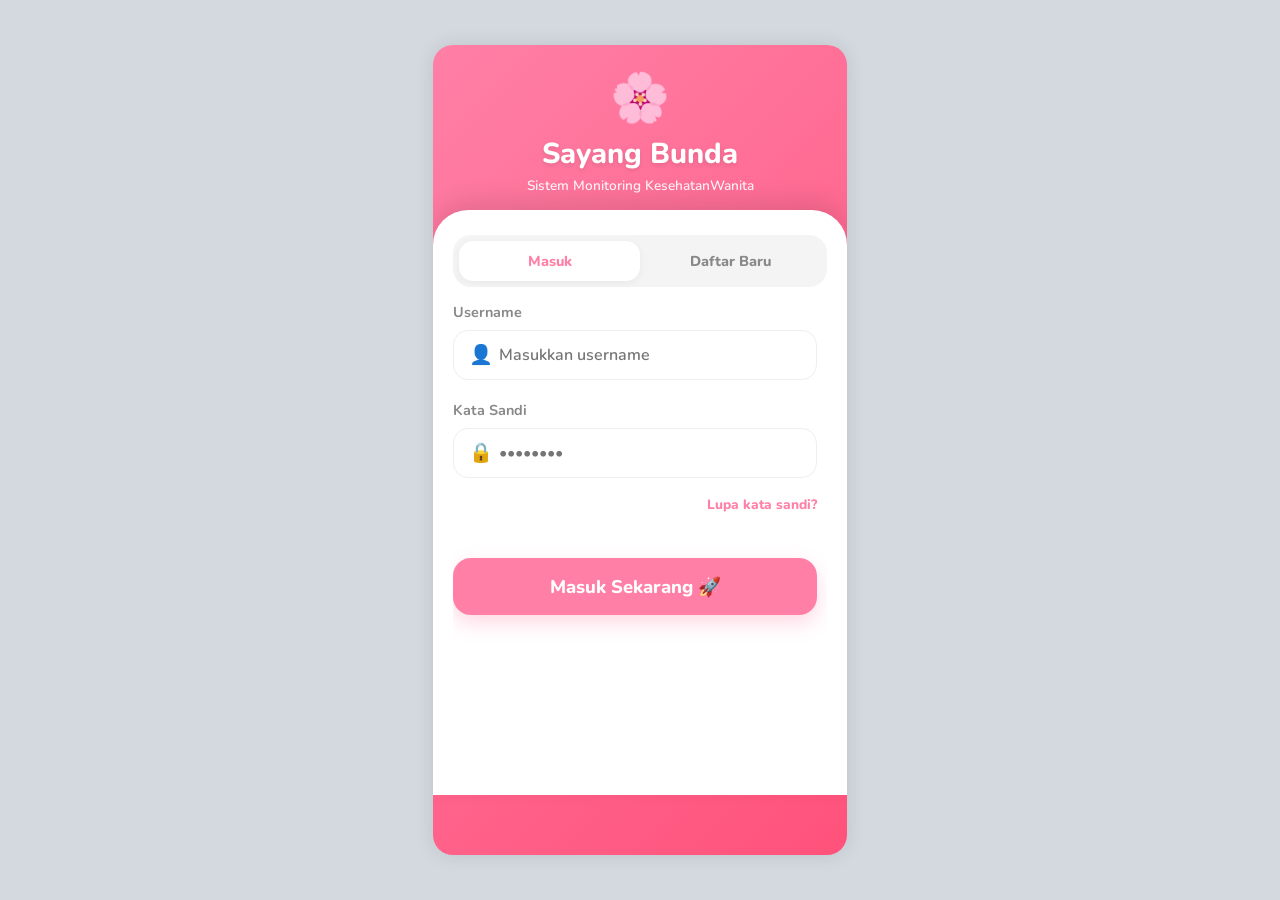
==== commit a3ddd1b6: "Upload kode baru" ====
--- a/index.html
+++ b/index.html
@@ -4,116 +4,19 @@
 <head>
     <meta charset="UTF-8">
     <meta name="viewport" content="width=device-width, initial-scale=1.0">
-    <title>Web</title>
-    <link href="https://fonts.googleapis.com/css2?family=Poppins:wght@300;400;600&display=swap" rel="stylesheet">
+    <title>Sistem Monitoring Pra-Kehamilan</title>
     <link rel="stylesheet" href="style.css">
 </head>
 
 <body>
 
-<<<<<<< Updated upstream
-    <nav id="mainNav" class="hidden">
-        <div class="nav-brand">🌸 (Nama Web)</div>
-        <div class="profile-trigger" id="profileIcon" onclick="showPage('profilePage')">
-            <div class="avatar-circle">Profile</div>
-=======
     <div id="view-login" class="view-section active container-mobile login-layout">
         <div class="login-hero">
             <div class="login-hero-icon">🌸</div>
             <h1 id="auth-title" class="login-hero-title">Sayang Bunda</h1>
             <p class="login-hero-desc">Sistem Monitoring KesehatanWanita</p>
->>>>>>> Stashed changes
-        </div>
-    </nav>
-
-<<<<<<< Updated upstream
-    <div class="container">
-
-        <div id="authPage" class="card">
-            <div class="auth-tabs">
-                <button id="tabLogin" class="tab-btn active" onclick="switchAuth('login')">Masuk</button>
-                <button id="tabRegis" class="tab-btn" onclick="switchAuth('regis')">Daftar Baru</button>
-            </div>
-
-            <div id="loginForm">
-                <div class="form-group"><label>Username</label><input type="text" placeholder="Username"></div>
-                <div class="form-group"><label>Kata Sandi</label><input type="password" placeholder="******"></div>
-                <button class="btn" onclick="login()">Masuk</button>
-            </div>
-
-            <div id="regisForm" class="hidden">
-                <div class="form-group"><label>Berat Badan Awal (kg)</label><input type="number" id="reg-bb"></div>
-                <div class="form-group"><label>Pekerjaan</label><input type="text" id="reg-kerja"></div>
-                <div class="form-group"><label>Tinggi Badan (cm)</label><input type="number" id="reg-tinggi"></div>
-                <div class="form-group">
-                    <label>Status Perkawinan</label>
-                    <select id="reg-status">
-                        <option>Menikah</option>
-                        <option>Belum Menikah</option>
-                        <option>Janda/Cerai</option>
-                    </select>
-                </div>
-                <div class="form-group">
-                    <label>Riwayat Status Obstetri</label>
-                    <select id="reg-obs">
-                        <option>G1 (Pertama)</option>
-                        <option>Multi Gravida</option>
-                    </select>
-                </div>
-                <div class="form-group"><label>Alamat</label><input type="text" id="reg-alamat"></div>
-                <div class="form-group"><label>No HP</label><input type="text" id="reg-hp"></div>
-                <div class="form-group"><label>Suku/Etnis</label><input type="text" id="reg-suku"></div>
-                <div class="form-group">
-                    <label>Tingkat Pendidikan</label>
-                    <select id="reg-pdk">
-                        <option>SD/SMP</option>
-                        <option>SMA/SMK</option>
-                        <option>Diploma/Sarjana</option>
-                    </select>
-                </div>
-                <div class="form-group">
-                    <label>Jumlah Anggota Keluarga</label>
-                    <select id="reg-kel">
-                        <option>1-2 orang</option>
-                        <option>3-5 orang</option>
-                        <option>> 5 orang</option>
-                    </select>
-                </div>
-                <div class="form-group">
-                    <label>Agama</label>
-                    <select id="reg-agama">
-                        <option>Islam</option>
-                        <option>Kristen</option>
-                        <option>Katolik</option>
-                        <option>Hindu</option>
-                        <option>Budha</option>
-                    </select>
-                </div>
-                <div class="form-group"><label>Email jika ada</label><input type="email" id="reg-email"></div>
-                <button class="btn" onclick="login()">Selesaikan Pendaftaran</button>
-            </div>
-        </div>
-
-        <div id="dashboardPage" class="hidden">
-            <div class="welcome-section">
-                <h1>Halo, <span class="highlight">(Nama)</span>! ✨</h1>
-                <p>Bagaimana kabar Anda hari ini?</p>
-            </div>
-            <div class="grid-menu-simple">
-                <div class="menu-item-big" onclick="startKuesioner()">
-                    <span class="icon">📝</span>
-                    <div>
-                        <h3>Isi Kuesioner</h3>
-                        <p>Update rutin 2 mingguan</p>
-                    </div>
-                </div>
-                <div class="menu-item-big" onclick="showPage('historyPage')">
-                    <span class="icon">📊</span>
-                    <div>
-                        <h3>Histori</h3>
-                        <p>Lihat rekapan data</p>
-                    </div>
-=======
+        </div>
+
         <div class="auth-card">
 
             <div class="auth-tabs">
@@ -234,182 +137,11 @@
                                 Akun 🎉</button>
                         </div>
                     </form>
->>>>>>> Stashed changes
-                </div>
-            </div>
-        </div>
-
-        <div id="kuesionerPage" class="hidden card">
-            <div class="progress-wrapper">
-                <div class="progress-bar" id="progressBar"></div>
-            </div>
-            <p id="stepIndicator" class="step-text">Pertanyaan 1 dari 4</p>
-            <div id="questionContainer">
-                <div class="question-step">
-                    <h3 id="questionText">...</h3>
-                    <div id="inputArea"></div>
-                </div>
-            </div>
-            <div class="nav-step">
-                <button id="btnPrev" class="btn-outline" onclick="prevStep()">Kembali</button>
-                <button id="btnNext" class="btn" onclick="nextStep()">Selanjutnya</button>
-            </div>
-        </div>
-
-        <div id="profilePage" class="hidden card">
-            <div class="profile-header">
-                <div class="avatar-large">Profile</div>
-                <h2>(Nama)</h2>
-                <p style="font-size: 13px; color: #888;">Data Registrasi Anda</p>
-            </div>
-
-            <div class="info-grid">
-                <div class="info-item"><span>BB Awal</span><strong>55 kg</strong></div>
-                <div class="info-item"><span>Tinggi</span><strong>160 cm</strong></div>
-                <div class="info-item"><span>Pekerjaan</span><strong>Ibu Rumah Tangga</strong></div>
-                <div class="info-item"><span>Status</span><strong>Menikah</strong></div>
-                <div class="info-item"><span>Obstetri</span><strong>G1 (Pertama)</strong></div>
-                <div class="info-item"><span>Alamat</span><strong>Jl. Melati No. 5</strong></div>
-                <div class="info-item"><span>No HP</span><strong>08123456789</strong></div>
-                <div class="info-item"><span>Suku</span><strong>Sunda</strong></div>
-                <div class="info-item"><span>Pendidikan</span><strong>SMA</strong></div>
-                <div class="info-item"><span>Keluarga</span><strong>3 orang</strong></div>
-                <div class="info-item"><span>Agama</span><strong>Islam</strong></div>
-                <div class="info-item"><span>Email</span><strong>Nama@gmail.com</strong></div>
-            </div>
-
-            <div style="margin-top: 30px; gap: 10px; display: flex; flex-direction: column;">
-                <button class="btn-outline" onclick="showPage('dashboardPage')">Kembali ke Dashboard</button>
-                <button class="btn" style="background-color: #ff4d4d;" onclick="logout()">Keluar Aplikasi</button>
-            </div>
-        </div>
-
-        <div id="historyPage" class="hidden card">
-            <div class="empty-state">
-                <span style="font-size: 50px;">📂</span>
-                <h3>Belum Ada Histori</h3>
-                <p>Data akan muncul di sini.</p>
-            </div>
-            <button class="btn-outline" onclick="showPage('dashboardPage')">Kembali</button>
-        </div>
-
-    </div>
-
-<<<<<<< Updated upstream
-    <script>
-        const questions = [
-            { id: "bb", text: "Berapa Berat Badan Anda hari ini? (kg)", type: "FITB", inputType: "number" },
-            {
-                id: "pola_makan",
-                text: "Bagaimana Pola Makan Anda? (Bisa pilih lebih dari 1)",
-                type: "MC_MULTIPLE",
-                options: [
-                    "Gizi Seimbang: Makan 3x sehari dengan komposisi lengkap",
-                    "Kurang Serat: Sering melewatkan sayur dan buah-buahan",
-                    "Tinggi Gula/Garam: Sering konsumsi makanan instan/junk food",
-                    "Tidak Teratur: Sering melewatkan waktu makan",
-                    "Porsi Kecil: Makan sering tapi porsi sangat sedikit"
-                ]
-            },
-            {
-                id: "protein",
-                text: "Apakah Anda Mengkonsumsi Protein? (Bisa pilih lebih dari 1)",
-                type: "MC_MULTIPLE",
-                options: ["Ayam", "Sapi", "Ikan", "Telur", "Tahu/Tempe"]
-            },
-            { id: "obat", text: "Obat Apa Yang Sedang Anda Dikonsumsi?", type: "FITB", inputType: "text" },
-            { id: "suplemen", text: "Apakah Sudah Konsumsi Suplemen?", type: "MC", options: ["Ya", "Tidak"] },
-            { id: "mual", text: "Apakah ada keluhan mual?", type: "MC", options: ["Ya", "Tidak"] },
-            { id: "muntah", text: "Berapa Kali Anda Muntah Hari Ini?", type: "MC", options: ["Tidak Pernah", "1-3 Kali", "> 3 Kali"] },
-            {
-                id: "olahraga",
-                text: "Apakah Anda Berolahraga? (Bisa pilih lebih dari 1)",
-                type: "MC_MULTIPLE",
-                options: ["Tidak Berolahraga", "Kegiatan Rumah Tangga", "Lari", "Senam", "Angkat Beban", "Lainnya"],
-                followUpTrigger: "Lainnya",
-                followUpText: "Sebutkan jenis olahraga lainnya:"
-            },
-            { id: "domisili", text: "Apakah Domisili Masih di Tempat yang Sama?", type: "MC", options: ["Ya", "Tidak"] }
-        ];
-
-        let currentStep = 0;
-        let tempAnswers = {}; // Menyimpan jawaban sementara untuk multiselect
-
-        function showPage(pageId) {
-            const pages = ['authPage', 'dashboardPage', 'kuesionerPage', 'profilePage', 'historyPage'];
-            pages.forEach(p => document.getElementById(p).classList.add('hidden'));
-            document.getElementById(pageId).classList.remove('hidden');
-
-            // Sembunyikan ikon profil jika sedang di halaman profil
-            document.getElementById('profileIcon').style.display = (pageId === 'profilePage') ? 'none' : 'flex';
-        }
-
-        function startKuesioner() {
-            currentStep = 0;
-            tempAnswers = {};
-            updateKuesionerUI();
-            showPage('kuesionerPage');
-        }
-
-        // Fungsi untuk memilih/batal memilih pada MC_MULTIPLE
-        function toggleOption(btn, opt) {
-            const qId = questions[currentStep].id;
-            if (!tempAnswers[qId]) tempAnswers[qId] = [];
-
-            if (tempAnswers[qId].includes(opt)) {
-                // Hapus jika sudah ada
-                tempAnswers[qId] = tempAnswers[qId].filter(item => item !== opt);
-                btn.classList.remove('selected');
-            } else {
-                // Tambahkan jika belum ada
-                tempAnswers[qId].push(opt);
-                btn.classList.add('selected');
-            }
-
-            // Tampilkan follow up jika "Lainnya" dipilih
-            const q = questions[currentStep];
-            if (q.followUpTrigger) {
-                const extraContainer = document.getElementById('extraInputContainer');
-                if (tempAnswers[qId].includes(q.followUpTrigger)) {
-                    extraContainer.innerHTML = `
-                        <p style="font-size: 14px; margin: 15px 0 10px; color: #666;">${q.followUpText}</p>
-                        <input type="text" class="big-input" id="followUpInput" placeholder="Ketik di sini...">
-                    `;
-                } else {
-                    extraContainer.innerHTML = '';
-                }
-            }
-        }
-
-        function updateKuesionerUI() {
-            const q = questions[currentStep];
-            document.getElementById('questionText').innerText = q.text;
-            const inputArea = document.getElementById('inputArea');
-            const btnNext = document.getElementById('btnNext');
-            inputArea.innerHTML = '';
-
-            if (q.type === "FITB") {
-                const type = q.inputType || "text";
-                inputArea.innerHTML = `<input type="${type}" class="big-input" id="answerInput" placeholder="Ketik di sini...">`;
-                btnNext.style.display = "block";
-            }
-            else {
-                // Logika untuk MC dan MC_MULTIPLE
-                q.options.forEach(opt => {
-                    const isSelected = tempAnswers[q.id]?.includes(opt) ? 'selected' : '';
-
-                    // CEK: Jika ada tanda titik dua (:), kita pisahkan jadi Judul dan Deskripsi
-                    let buttonContent = "";
-                    if (opt.includes(":")) {
-                        const parts = opt.split(":");
-                        buttonContent = `
-                    <span class="opt-title">${parts[0]}</span>
-                    <span class="opt-desc">${parts[1]}</span>
-                `;
-                    } else {
-                        buttonContent = `<span class="opt-title">${opt}</span>`;
-                    }
-=======
+                </div>
+            </div>
+        </div>
+    </div>
+
     <div id="view-dashboard-user" class="view-section hidden container-mobile">
         <div class="header"
             style="display: flex; justify-content: space-between; align-items: center; text-align: left;">
@@ -432,63 +164,78 @@
                 <div class="flower-stage" id="flower-emoji">🌱</div>
                 <div class="progress-text" id="flower-status">Status: Bibit Baru</div>
             </div>
->>>>>>> Stashed changes
-
-                    // Tentukan fungsi klik berdasarkan tipe (Single atau Multiple)
-                    const clickAction = (q.type === "MC_MULTIPLE")
-                        ? `onclick="toggleOption(this, '${opt}')"`
-                        : `onclick="nextStep()"`;
-
-                    inputArea.innerHTML += `
-                <button class="opt-btn ${isSelected}" ${clickAction}>
-                    ${buttonContent}
-                </button>`;
-                });
-
-                if (q.type === "MC_MULTIPLE") {
-                    inputArea.innerHTML += `<div id="extraInputContainer"></div>`;
-                    btnNext.style.display = "block";
-                } else {
-                    btnNext.style.display = "none";
-                }
-            }
-
-            // Progress Bar
-            const progress = ((currentStep + 1) / questions.length) * 100;
-            document.getElementById('progressBar').style.width = progress + '%';
-            document.getElementById('stepIndicator').innerText = `Pertanyaan ${currentStep + 1} dari ${questions.length}`;
-            document.getElementById('btnPrev').style.visibility = currentStep === 0 ? 'hidden' : 'visible';
-        }
-
-        function nextStep() {
-            if (currentStep < questions.length - 1) {
-                currentStep++;
-                updateKuesionerUI();
-            } else {
-                alert("Data Berhasil Disimpan!");
-                showPage('dashboardPage');
-            }
-        }
-
-        function prevStep() {
-            if (currentStep > 0) {
-                currentStep--;
-                updateKuesionerUI();
-            }
-        }
-
-<<<<<<< Updated upstream
-        // Fungsi login & logout tetap sama
-        function login() { showPage('dashboardPage'); document.getElementById('mainNav').classList.remove('hidden'); }
-        function logout() { document.getElementById('mainNav').classList.add('hidden'); showPage('authPage'); }
-        function switchAuth(type) {
-            document.getElementById('loginForm').classList.toggle('hidden', type === 'regis');
-            document.getElementById('regisForm').classList.toggle('hidden', type === 'login');
-            document.getElementById('tabLogin').classList.toggle('active', type === 'login');
-            document.getElementById('tabRegis').classList.toggle('active', type === 'regis');
-        }
-    </script>
-=======
+
+            <div class="card" id="card-suplemen" style="border: 2px solid var(--secondary);">
+                <h3>💊 Ceklis Suplemen Harian</h3>
+                <p>Dokter meresepkan suplemen untukmu. Sudah diminum hari ini?</p>
+                <button class="btn-green" id="btn-suplemen" onclick="minumSuplemen()">Sudah Saya Minum!</button>
+            </div>
+
+            <div class="card">
+                <h3>📝 Kuesioner Minggu Ini</h3>
+                <p>Waktunya update kondisi mingguanmu.</p>
+                <button class="btn-pink" onclick="startKuesioner()">Mulai Isi Kuesioner</button>
+            </div>
+
+            <div class="card">
+                <h3>🕰️ Riwayat Kuesioner</h3>
+                <p style="margin-bottom: 15px;">Catatan pengisian kuesioner rutinmu:</p>
+                <div id="riwayat-list">
+                    <p id="riwayat-kosong"
+                        style="color: #aaa; font-style: italic; font-size: 0.9rem; text-align: center; margin: 10px 0;">
+                        Belum ada riwayat tercatat.</p>
+                </div>
+            </div>
+        </div>
+
+        <!-- Menu Bawah -->
+        <div class="bottom-nav">
+            <button class="nav-item active" onclick="switchView('dashboard-user')">
+                <span class="nav-icon">🏠</span>
+                <span>Home</span>
+            </button>
+            <button class="nav-item" onclick="confirmLogout()">
+                <span class="nav-icon">🚪</span>
+                <span>Keluar</span>
+            </button>
+        </div>
+    </div>
+
+    <div id="view-profile" class="view-section hidden container-mobile" style="background-color: var(--gray-light);">
+        <div class="profile-header-curve"
+            style="background: linear-gradient(135deg, var(--primary) 0%, #ff527b 100%); padding: 25px 25px 40px 25px; border-bottom-left-radius: 30px; border-bottom-right-radius: 30px; box-shadow: 0 10px 20px rgba(255,127,166,0.15); position: relative; z-index: 5;">
+            <div class="header-actions" style="margin-bottom: 25px;">
+                <button onclick="switchView('dashboard-user')" class="btn-back-clear"
+                    style="background: rgba(255, 255, 255, 0.25); border: 1px solid rgba(255,255,255,0.5); border-radius: 30px; padding: 8px 18px; color: white; display: flex; align-items: center; gap: 8px; font-weight: 800; cursor: pointer;">
+                    <span style="font-size: 1.1rem; line-height: 1;">❮</span> Kembali
+                </button>
+            </div>
+            <div class="profile-avatar-container" style="margin-bottom: 0px; text-align: center;">
+                <div class="profile-avatar"
+                    style="border: 4px solid white; background-color: var(--primary-light); width: 90px; height: 90px; line-height: 85px; font-size: 3.5rem; border-radius: 50%; margin: 0 auto 15px; box-shadow: 0 5px 15px rgba(0,0,0,0.1);">
+                    👩</div>
+                <div class="profile-name">
+                    <h3 style="margin: 0; color: white; font-size: 1.4rem;">Siti Aisyah</h3>
+                    <p style="margin: 5px 0 0; font-size: 0.95rem; color: rgba(255,255,255,0.9); font-weight: 600;">
+                        @user</p>
+                </div>
+            </div>
+        </div>
+
+        <div class="content"
+            style="padding: 20px; display: flex; flex-direction: column; align-items: center; padding-bottom: 60px;">
+            <div class="profile-card-central"
+                style="background: white; width: 100%; border-radius: 20px; padding: 25px 20px; box-shadow: 0 5px 20px rgba(0, 0, 0, 0.05);">
+                <div
+                    style="display: flex; justify-content: space-between; align-items: center; margin-bottom: 25px; border-bottom: 2px solid #f1f1f1; padding-bottom: 15px;">
+                    <h4 class="profile-section-title"
+                        style="margin: 0; border: none; padding-bottom: 0; font-size: 1.15rem; color: var(--text);">Data
+                        Pribadi</h4>
+                    <button class="btn-edit-profile-small" onclick="alert('Fitur edit profil sedang dikembangkan!')"
+                        style="background: var(--primary-light); color: var(--primary); padding: 8px 15px; border-radius: 20px; border: none; font-weight: 800; display: flex; gap: 5px; align-items: center; cursor: pointer;">✏️
+                        Edit</button>
+                </div>
+
                 <div class="pi-group"
                     style="background: #fdfdfd; border: 1px solid #eee; border-radius: 12px; padding: 15px; margin-bottom: 15px;">
                     <div class="profile-item-interactive"
@@ -750,7 +497,6 @@
     </div>
 
     <script src="script.js"></script>
->>>>>>> Stashed changes
 </body>
 
 </html>
--- a/style.css
+++ b/style.css
@@ -1,88 +1,36 @@
+/* Mengambil font 'Nunito' dari Google Fonts */
+@import url('https://fonts.googleapis.com/css2?family=Nunito:wght@400;600;700;800&display=swap');
+
 :root {
-    --primary: #ff85a2;
-    --bg: #fff5f7;
-    --text: #4a4a4a;
-    --white: #ffffff;
-}
-
-body { 
-    background-color: var(--bg); 
-    margin: 0; 
-    font-family: 'Poppins', sans-serif; 
-    color: var(--text); 
-}
-
-.container { padding: 20px; max-width: 480px; margin: auto; }
-.card { background: var(--white); padding: 30px; border-radius: 25px; box-shadow: 0 15px 30px rgba(255, 133, 162, 0.1); }
-.hidden { display: none; }
-
-/* --- NAV --- */
-nav { background: white; padding: 12px 20px; display: flex; justify-content: space-between; align-items: center; box-shadow: 0 2px 10px rgba(0,0,0,0.03); position: sticky; top: 0; z-index: 100; }
-.nav-brand { font-weight: 600; color: var(--primary); }
-.avatar-circle { width: 38px; height: 38px; background: var(--primary); color: white; border-radius: 50%; display: flex; align-items: center; justify-content: center; font-weight: 600; cursor: pointer; }
-
-/* --- PROFILE PAGE INFO GRID --- */
-.info-grid { display: grid; grid-template-columns: 1fr 1fr; gap: 10px; margin-top: 20px; }
-.info-item { background: #fff9fa; padding: 12px; border-radius: 12px; border: 1px solid #ffeef1; }
-.info-item span { display: block; font-size: 10px; color: #aaa; text-transform: uppercase; }
-.info-item strong { font-size: 13px; color: var(--text); }
-
-/* --- DASHBOARD --- */
-.welcome-section { text-align: center; padding: 20px 0; }
-.highlight { color: var(--primary); }
-.grid-menu-simple { display: flex; flex-direction: column; gap: 12px; }
-.menu-item-big { background: white; padding: 20px; border-radius: 20px; display: flex; align-items: center; gap: 15px; cursor: pointer; box-shadow: 0 4px 15px rgba(0,0,0,0.03); }
-.menu-item-big .icon { font-size: 30px; }
-.menu-item-big h3 { margin: 0; font-size: 15px; }
-.menu-item-big p { margin: 0; font-size: 12px; color: #999; }
-
-/* --- KUESIONER --- */
-.progress-wrapper { background: #eee; height: 6px; border-radius: 10px; overflow: hidden; }
-.progress-bar { background: var(--primary); height: 100%; width: 0%; transition: 0.4s; }
-.step-text { font-size: 11px; color: #aaa; margin-top: 5px; }
-.big-input { font-size: 32px; text-align: center; border: none; border-bottom: 2px solid var(--primary); width: 100%; outline: none; padding: 10px 0; margin: 20px 0; color: var(--primary); }
-.opt-btn { width: 100%; padding: 16px; margin-bottom: 10px; border: 1.5px solid #f0f0f0; background: white; border-radius: 15px; cursor: pointer; text-align: center; font-weight: 600; transition: 0.2s; }
-.opt-btn:hover { background: var(--primary); color: white; border-color: var(--primary); }
-
-/* --- PROFILE HEADER --- */
-.profile-header { text-align: center; margin-bottom: 10px; }
-.avatar-large { width: 70px; height: 70px; background: var(--primary); color: white; border-radius: 50%; display: flex; align-items: center; justify-content: center; font-size: 24px; margin: 0 auto 10px; }
-
-/* --- UTILS --- */
-.auth-tabs { display: flex; margin-bottom: 20px; gap: 8px; }
-.tab-btn { flex: 1; padding: 12px; border: none; background: #f0f0f0; border-radius: 12px; cursor: pointer; color: #888; font-weight: 600; }
-.tab-btn.active { background: var(--primary); color: white; }
-.form-group { margin-bottom: 12px; }
-label { display: block; font-size: 11px; font-weight: 600; margin-bottom: 4px; color: #888; }
-input, select { width: 100%; padding: 10px; border: 1.5px solid #f5f5f5; border-radius: 10px; font-size: 14px; }
-.btn { background: var(--primary); color: white; border: none; padding: 14px; width: 100%; border-radius: 15px; font-weight: 600; cursor: pointer; }
-.btn-outline { background: white; border: 1.5px solid var(--primary); color: var(--primary); padding: 14px; width: 100%; border-radius: 15px; font-weight: 600; cursor: pointer; }
-.nav-step { display: flex; gap: 10px; margin-top: 20px; }
-.empty-state { text-align: center; padding: 30px 0; color: #bbb; }
-
-/* Style untuk tombol yang sedang dipilih (Multiselect) */
-.opt-btn.selected {
-    background-color: var(--primary) !important; /* Warna pink utama kamu */
-    color: white !important;
-    border-color: var(--primary);
-}
-
-/* Memastikan input follow-up rapi */
-#extraInputContainer .big-input {
-    margin-top: 5px;
-    font-size: 18px;
-    border-bottom: 2px solid var(--primary);
-}
-
-/* Update desain tombol opsi agar mendukung teks bertingkat */
-.opt-btn {
-    display: flex;
-<<<<<<< Updated upstream
-    flex-direction: column; /* Judul di atas, deskripsi di bawah */
-    align-items: flex-start; /* Teks rata kiri agar mudah dibaca */
-    text-align: left;
-    padding: 15px 20px;
-=======
+    --primary: #FF7FA6;
+    --primary-light: #FFF0F4;
+    --secondary: #98FB98;
+    --bg-mobile: #F8F9FA;
+    --bg-web: #e9ecef;
+    --text: #333;
+    --gray-text: #888888;
+    --gray-light: #F1F1F1;
+    --card-bg: #FFFFFF;
+}
+
+* {
+    box-sizing: border-box;
+    margin: 0;
+    padding: 0;
+    /* Menerapkan font Nunito ke seluruh elemen */
+    font-family: 'Nunito', sans-serif;
+}
+
+input,
+select,
+textarea,
+button {
+    font-family: inherit;
+}
+
+body {
+    background-color: #d3d9df;
+    display: flex;
     justify-content: center;
     align-items: center;
     min-height: 100vh;
@@ -732,33 +680,145 @@
     cursor: pointer;
     font-weight: 700;
     font-size: 0.75rem;
->>>>>>> Stashed changes
     gap: 4px;
-    line-height: 1.4;
-}
-
-/* Gaya untuk Kata Kunci (Judul Opsi) */
-.opt-title {
-    font-weight: 600;
-    font-size: 15px;
+    transition: 0.2s;
+}
+
+.bottom-nav .nav-item.active {
+    color: var(--primary);
+}
+
+.bottom-nav .nav-item:hover {
+    color: var(--primary);
+    opacity: 0.8;
+}
+
+.bottom-nav .nav-icon {
+    font-size: 1.4rem;
+}
+
+/* ==================== INTERACTIVE FORM ==================== */
+.progress-container {
+    background: #f0f0f0;
+    border-radius: 10px;
+    height: 8px;
+    width: 100%;
+    margin-bottom: 8px;
+    overflow: hidden;
+}
+
+.progress-bar {
+    background: var(--primary);
+    height: 100%;
+    border-radius: 10px;
+    transition: width 0.4s cubic-bezier(0.4, 0, 0.2, 1);
+}
+
+.step-animate {
+    animation: slideUpFade 0.4s ease-out;
+    text-align: center;
+}
+
+@keyframes slideUpFade {
+    0% {
+        transform: translateY(20px);
+        opacity: 0;
+    }
+
+    100% {
+        transform: translateY(0);
+        opacity: 1;
+    }
+}
+
+.step-icon {
+    font-size: 3.5rem;
+    margin-bottom: 10px;
+    text-align: center;
+    animation: bouncePop 0.5s ease-out;
+}
+
+@keyframes bouncePop {
+    0% {
+        transform: scale(0);
+    }
+
+    70% {
+        transform: scale(1.2);
+    }
+
+    100% {
+        transform: scale(1);
+    }
+}
+
+.step-title {
+    font-size: 1.15rem;
     color: var(--text);
-    display: block;
-}
-
-/* Gaya untuk Keterangan (Detail Opsi) */
-.opt-desc {
-    font-weight: 400;
-    font-size: 12px;
+    margin-bottom: 20px;
+    font-weight: 800;
+}
+
+.pill-group {
+    display: flex;
+    flex-direction: column;
+    gap: 10px;
+}
+
+.pill {
+    padding: 14px;
+    border: 2px solid #eee;
+    border-radius: 15px;
+    cursor: pointer;
+    font-weight: 700;
+    color: #666;
+    transition: all 0.2s ease;
+    background: white;
+}
+
+.pill:hover {
+    border-color: #ffb3c6;
+    background: #fff8fa;
+}
+
+.pill.selected {
+    border-color: var(--primary);
+    background: var(--primary-light);
+    color: var(--primary);
+    box-shadow: 0 4px 10px rgba(255, 127, 166, 0.2);
+}
+
+.input-wrapper {
+    display: flex;
+    align-items: center;
+    justify-content: center;
+    gap: 10px;
+    margin-bottom: 20px;
+}
+
+.large-number-input {
+    font-size: 2.5rem;
+    font-weight: 800;
+    width: 120px;
+    text-align: center;
+    border: none;
+    border-bottom: 3px solid #ddd;
+    color: var(--primary);
+    outline: none;
+    background: transparent;
+    transition: border-color 0.3s;
+}
+
+.large-number-input:focus {
+    border-bottom-color: var(--primary);
+}
+
+.input-wrapper .unit {
+    font-size: 1.5rem;
+    font-weight: 700;
     color: #888;
-    display: block;
-}
-
-<<<<<<< Updated upstream
-/* Saat tombol dipilih, pastikan teks keterangan juga berubah jadi putih */
-.opt-btn.selected .opt-title,
-.opt-btn.selected .opt-desc {
-    color: white !important;
-=======
+}
+
 .large-text-input {
     font-size: 1.1rem;
     padding: 15px;
@@ -870,5 +930,4 @@
 #flower-emoji {
     animation: pulseBreathe 2s infinite ease-in-out;
     display: inline-block;
->>>>>>> Stashed changes
 }
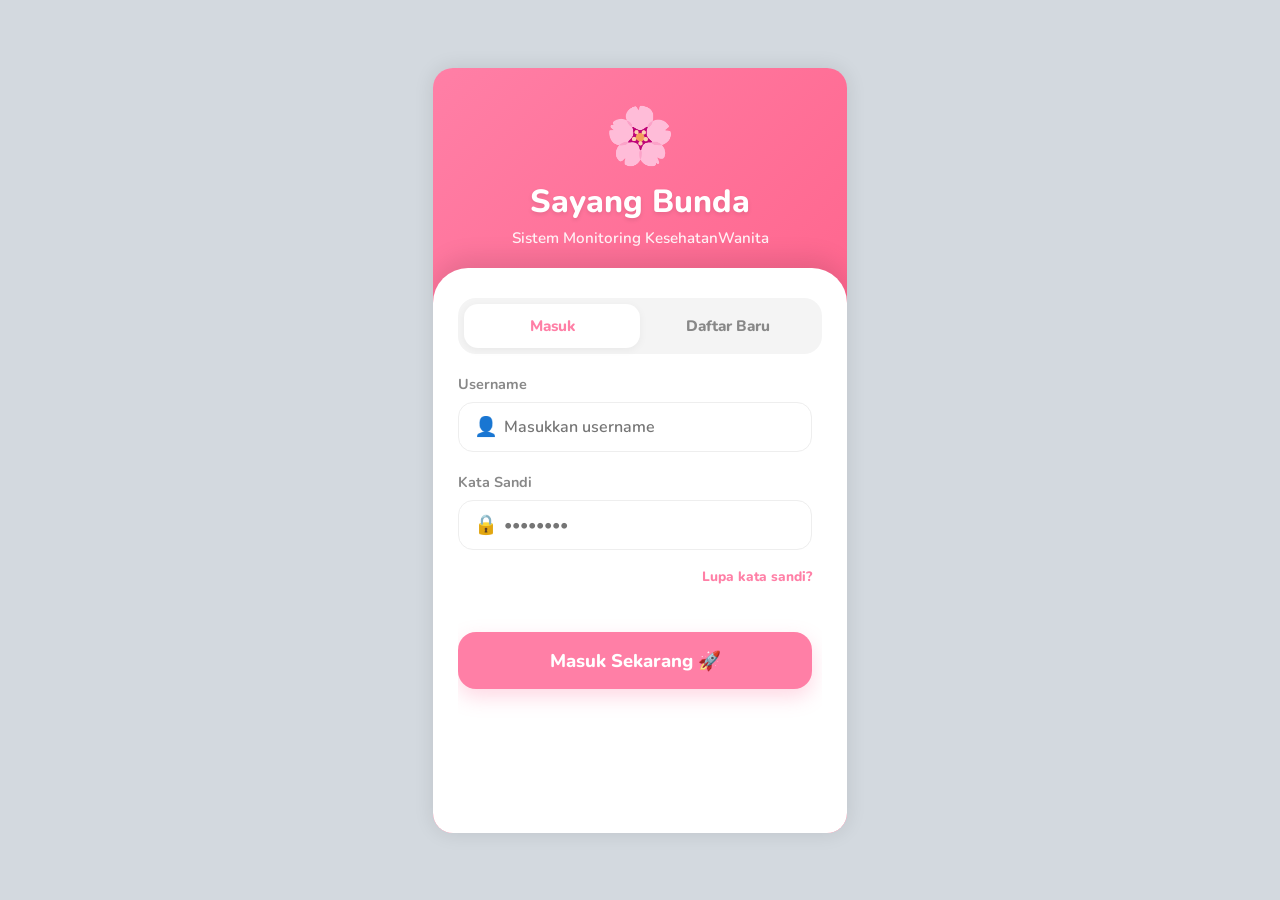
==== commit 73c5090c: "simpan file seblum pindah branch" ====
--- a/index.html
+++ b/index.html
@@ -345,7 +345,7 @@
                 </div>
                 <div
                     style="font-size: 0.85rem; color: #888; margin-bottom: 25px; text-align: center; font-weight: 700;">
-                    Langkah <span id="step-counter">1</span> dari 6
+                    Langkah <span id="step-counter">1</span> dari 5
                 </div>
 
                 <div id="step-1" class="kuesioner-step step-animate active">
@@ -379,38 +379,19 @@
                 </div>
 
                 <div id="step-3" class="kuesioner-step step-animate hidden">
-                    <div class="step-icon">🏃‍♀️</div>
-                    <h3 class="step-title">Kegiatan fisik/olahraga apa yang Anda lakukan minggu ini?</h3>
-                    <div class="pill-group" id="pill-group-olahraga">
-                        <div class="pill" onclick="selectPill('pill-group-olahraga', this); toggleOlahragaField('ringan')">Ringan: Jalan kaki, yoga</div>
-                        <div class="pill" onclick="selectPill('pill-group-olahraga', this); toggleOlahragaField('sedang')">Sedang: Jogging, renang</div>
-                        <div class="pill" onclick="selectPill('pill-group-olahraga', this); toggleOlahragaField('berat')">Berat: Lari cepat, angkat beban</div>
-                        <div class="pill" onclick="selectPill('pill-group-olahraga', this); toggleOlahragaField('tidak')">Tidak ada olahraga</div>
-                    </div>
-                    <div id="olahraga-durasi-container" class="hidden step-animate" style="margin-top: 15px; text-align: left;">
-                        <label style="font-size: 0.9rem; font-weight: 700; color: #555;">Berapa durasi olahraga per minggu?</label>
-                        <input type="text" id="olahraga-durasi" class="custom-input large-text-input" placeholder="Contoh: 30 menit per hari" style="margin-top:10px;">
-                    </div>
-                    <div style="display: flex; gap: 10px; margin-top: 20px;">
-                        <button type="button" class="btn-outline" style="margin-top: 0;" onclick="nextStep(3, 2)">Kembali</button>
-                        <button type="button" class="btn-pink" style="margin-top: 0;" onclick="nextStep(3, 4)">Selanjutnya</button>
-                    </div>
-                </div>
-
-                <div id="step-4" class="kuesioner-step step-animate hidden">
                     <div class="step-icon">💊</div>
                     <h3 class="step-title">Ada konsumsi obat minggu ini?</h3>
                     <input type="text" placeholder="Ketik jenis obatnya..." class="custom-input large-text-input">
                     <p style="font-size:0.8rem; color:#aaa; margin-top:5px;">Kosongkan jika tidak ada.</p>
                     <div style="display: flex; gap: 10px; margin-top: 20px;">
                         <button type="button" class="btn-outline" style="margin-top: 0;"
-                            onclick="nextStep(4, 3)">Kembali</button>
+                            onclick="nextStep(3, 2)">Kembali</button>
                         <button type="button" class="btn-pink" style="margin-top: 0;"
-                            onclick="nextStep(4, 5)">Selanjutnya</button>
-                    </div>
-                </div>
-
-                <div id="step-5" class="kuesioner-step step-animate hidden">
+                            onclick="nextStep(3, 4)">Selanjutnya</button>
+                    </div>
+                </div>
+
+                <div id="step-4" class="kuesioner-step step-animate hidden">
                     <div class="step-icon">🤢</div>
                     <h3 class="step-title">Apakah ada keluhan Mual/Muntah?</h3>
                     <div class="pill-group" id="pill-group-mual">
@@ -429,13 +410,13 @@
                     </div>
                     <div style="display: flex; gap: 10px; margin-top: 20px;">
                         <button type="button" class="btn-outline" style="margin-top: 0;"
-                            onclick="nextStep(5, 4)">Kembali</button>
+                            onclick="nextStep(4, 3)">Kembali</button>
                         <button type="button" class="btn-pink" style="margin-top: 0;"
-                            onclick="nextStep(5, 6)">Selanjutnya</button>
-                    </div>
-                </div>
-
-                <div id="step-6" class="kuesioner-step step-animate hidden">
+                            onclick="nextStep(4, 5)">Selanjutnya</button>
+                    </div>
+                </div>
+
+                <div id="step-5" class="kuesioner-step step-animate hidden">
                     <div class="step-icon">🏠</div>
                     <h3 class="step-title">Konfirmasi Alamat</h3>
                     <p style="font-size: 0.9rem; color: #666; margin-bottom: 20px;">Apakah alamat Bunda saat ini masih
@@ -446,7 +427,7 @@
                     </div>
                     <div style="display: flex; gap: 10px; margin-top: 25px;">
                         <button type="button" class="btn-outline" style="margin-top: 0;"
-                            onclick="nextStep(6, 5)">Kembali</button>
+                            onclick="nextStep(5, 4)">Kembali</button>
                         <button type="button" class="btn-pink" style="margin-top: 0;" onclick="submitKuesioner()">Kirim
                             Kuesioner 🚀</button>
                     </div>
--- a/style.css
+++ b/style.css
@@ -64,8 +64,8 @@
 
 @media (min-width: 450px) {
     .container-mobile {
-        height: 90vh;
-        max-height: 90vh;
+        height: 85vh;
+        max-height: 850px;
         border-radius: 20px;
     }
 
@@ -73,51 +73,6 @@
         border-top-left-radius: 20px;
         border-top-right-radius: 20px;
     }
-
-    /* Optimasi form register untuk desktop - lebih compact */
-    .auth-card {
-        height: 80vh;
-        max-height: 80vh;
-        padding: 20px 18px 15px;
-    }
-
-    .auth-tabs {
-        margin-bottom: 12px;
-    }
-
-    .input-group {
-        margin-bottom: 10px;
-    }
-
-    .input-group label {
-        font-size: 0.8rem;
-        margin-bottom: 4px;
-        font-weight: 600;
-    }
-
-    .input-group input,
-    .input-group select {
-        padding: 9px 12px;
-        font-size: 0.85rem;
-        height: auto;
-    }
-
-    .btn-pink, 
-    .btn-outline,
-    .btn-green {
-        padding: 10px;
-        font-size: 0.9rem;
-        margin-top: 8px;
-    }
-
-    /* Override inline styles di form register untuk desktop */
-    #form-register > div:first-child {
-        margin-bottom: 0px !important;
-    }
-
-    #form-register > div:last-child {
-        padding-bottom: 0px !important;
-    }
 }
 
 /* ==================== LOGIN / REGISTER ==================== */
@@ -127,7 +82,7 @@
     align-items: center;
     background: linear-gradient(135deg, var(--primary) 0%, #ff527b 100%);
     min-height: 100%;
-    padding-top: 20px;
+    padding-top: 30px;
     overflow-y: hidden;
 }
 
@@ -140,16 +95,16 @@
     color: white;
     width: 100%;
     flex-shrink: 0;
-    margin-bottom: 15px;
+    margin-bottom: 20px;
 }
 
 .login-hero-icon {
-    font-size: 3rem;
-    margin-bottom: 3px;
+    font-size: 3.5rem;
+    margin-bottom: 5px;
 }
 
 .login-hero-title {
-    font-size: 1.8rem;
+    font-size: 2rem;
     font-weight: 800;
     margin: 0;
     text-shadow: 0 2px 4px rgba(0,0,0,0.1);
@@ -157,9 +112,9 @@
 }
 
 .login-hero-desc {
-    font-size: 0.85rem;
+    font-size: 0.95rem;
     opacity: 0.9;
-    margin-top: 3px;
+    margin-top: 5px;
     font-weight: 600;
 }
 
@@ -169,7 +124,7 @@
     max-width: 100%;
     height: 65vh;
     border-radius: 35px 35px 0 0;
-    padding: 25px 20px 20px;
+    padding: 30px 25px 20px;
     box-shadow: 0 -10px 25px rgba(0, 0, 0, 0.1);
     margin: 0;
     display: flex;
@@ -209,7 +164,7 @@
     background: #f4f4f4;
     border-radius: 18px;
     padding: 6px;
-    margin-bottom: 15px;
+    margin-bottom: 20px;
     display: flex;
 }
 
@@ -234,7 +189,6 @@
 
 .auth-form-panel {
     width: 50%;
-    height: 100%;
     display: flex;
     flex-direction: column;
 }
@@ -246,34 +200,15 @@
 .auth-form-panel.right-panel {
     padding-left: 10px;
     overflow-y: auto;
-    scroll-behavior: smooth;
-}
-
-/* Pastikan form content bisa scrollable dengan baik */
-.auth-form-panel.right-panel::-webkit-scrollbar {
-    width: 6px;
-}
-
-.auth-form-panel.right-panel::-webkit-scrollbar-track {
-    background: transparent;
-}
-
-.auth-form-panel.right-panel::-webkit-scrollbar-thumb {
-    background: #ddd;
-    border-radius: 3px;
-}
-
-.auth-form-panel.right-panel::-webkit-scrollbar-thumb:hover {
-    background: #bbb;
 }
 
 .tab-btn {
     flex: 1;
-    padding: 10px;
+    padding: 12px;
     border-radius: 12px;
     border: none;
     font-weight: 700;
-    font-size: 0.9rem;
+    font-size: 0.95rem;
     cursor: pointer;
     transition: 0.2s;
     white-space: nowrap;
@@ -290,26 +225,26 @@
 }
 
 .input-group {
-    margin-bottom: 12px;
+    margin-bottom: 18px;
     text-align: left;
 }
 
 .input-group label {
     color: var(--gray-text);
-    font-size: 0.85rem;
-    font-weight: 700;
-    margin-bottom: 5px;
+    font-size: 0.9rem;
+    font-weight: 700;
+    margin-bottom: 8px;
     display: block;
 }
 
 .input-group input,
 .input-group select {
     width: 100%;
-    padding: 10px 12px;
+    padding: 12px 15px;
     border: 1px solid #eee;
     border-radius: 12px;
     outline: none;
-    font-size: 0.9rem;
+    font-size: 0.95rem;
     font-weight: 600;
 }
 
@@ -319,39 +254,39 @@
 
 .btn-pink {
     width: 100%;
-    padding: 12px;
+    padding: 14px;
     background-color: var(--primary);
     color: white;
     border: none;
     border-radius: 12px;
-    font-size: 1rem;
-    font-weight: 800;
-    cursor: pointer;
-    margin-top: 8px;
+    font-size: 1.05rem;
+    font-weight: 800;
+    cursor: pointer;
+    margin-top: 10px;
 }
 
 .btn-outline {
     width: 100%;
-    padding: 10px;
+    padding: 12px;
     background: transparent;
     border: 2px solid var(--primary);
     color: var(--primary);
     border-radius: 10px;
     font-weight: 800;
     cursor: pointer;
-    margin-top: 8px;
+    margin-top: 10px;
 }
 
 .btn-green {
     background: var(--secondary);
     color: #2d5a2d;
     width: 100%;
-    padding: 10px;
+    padding: 12px;
     border: none;
     border-radius: 10px;
     font-weight: 800;
     cursor: pointer;
-    margin-top: 8px;
+    margin-top: 10px;
 }
 
 /* ==================== UI KONTEN MOBILE ==================== */
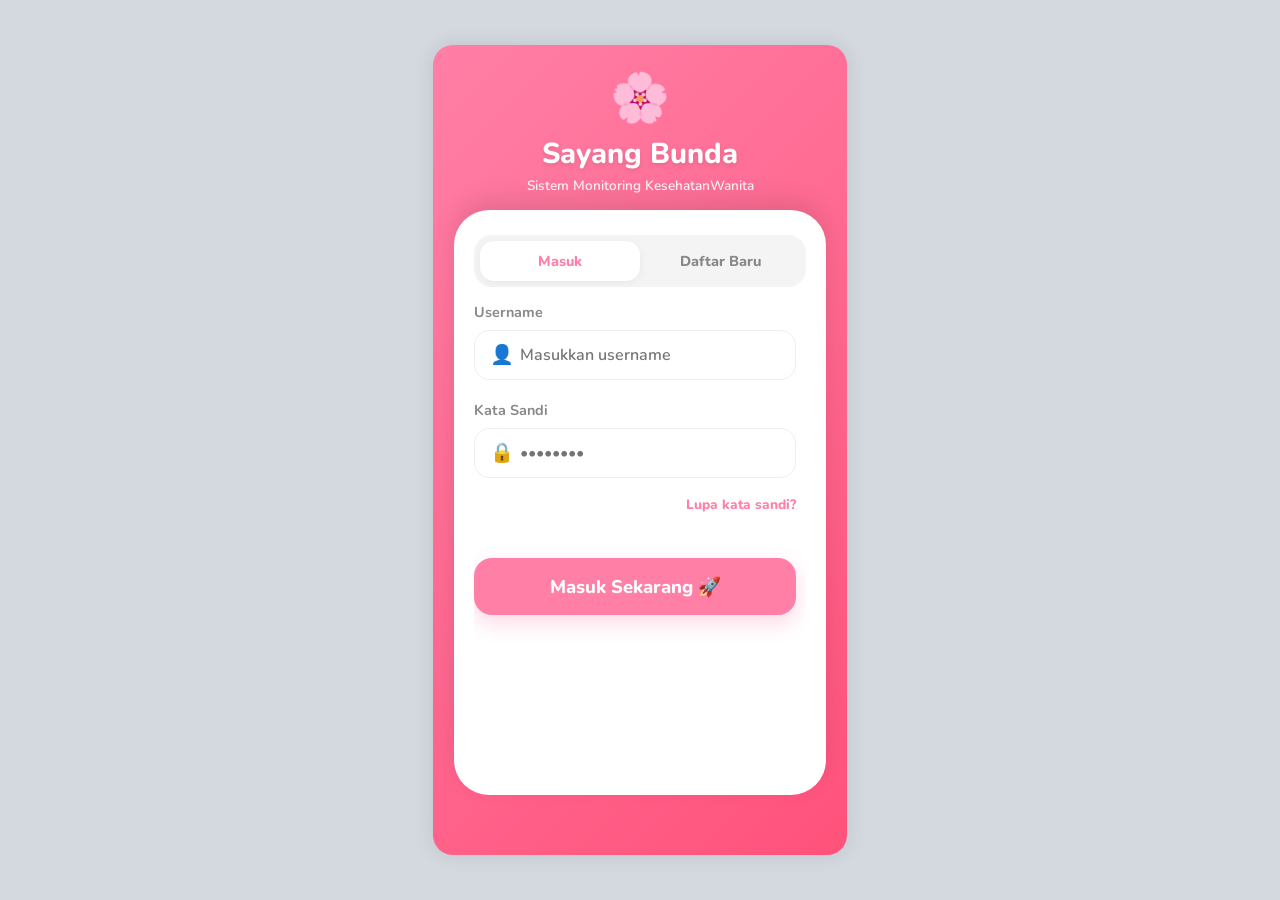
==== commit 8ab8f869: "update html" ====
--- a/index.html
+++ b/index.html
@@ -337,101 +337,203 @@
 
     <div id="view-form-mingguan" class="view-section hidden container-mobile">
         <div class="header">Kuesioner Mingguan</div>
-        <div class="content">
-            <div class="card" style="overflow: hidden;">
+        <div class="content" style="padding-top: 15px; padding-bottom: 40px;">
+            <div class="card" style="overflow: hidden; padding: 25px 20px;">
                 <!-- Baris Progress -->
-                <div class="progress-container">
-                    <div class="progress-bar" id="kuesioner-progress" style="width: 20%;"></div>
+                <div class="progress-container"
+                    style="background: #f0f0f0; border-radius: 10px; height: 8px; margin-bottom: 10px;">
+                    <div class="progress-bar" id="kuesioner-progress"
+                        style="width: 25%; background: var(--primary); height: 100%; border-radius: 10px; transition: width 0.3s ease;">
+                    </div>
                 </div>
                 <div
                     style="font-size: 0.85rem; color: #888; margin-bottom: 25px; text-align: center; font-weight: 700;">
-                    Langkah <span id="step-counter">1</span> dari 5
-                </div>
-
+                    Langkah <span id="step-counter">1</span> dari 4
+                </div>
+
+                <!-- Bagian 1: Berat Badan -->
                 <div id="step-1" class="kuesioner-step step-animate active">
-                    <div class="step-icon">⚖️</div>
-                    <h3 class="step-title">Berapa berat badan Bunda saat ini?</h3>
-                    <div class="input-wrapper">
-                        <input type="number" placeholder="0" required class="large-number-input">
-                        <span class="unit">kg</span>
-                    </div>
-                    <button type="button" class="btn-pink" onclick="nextStep(1, 2)">Selanjutnya</button>
-                    <button type="button" class="btn-outline" onclick="switchView('dashboard-user')">Batal</button>
-                </div>
-
+                    <div style="text-align: center;">
+                        <span
+                            style="background: var(--primary-light); color: var(--primary); padding: 5px 12px; border-radius: 15px; font-weight: 800; font-size: 0.8rem; display: inline-block; margin-bottom: 15px;">Kondisi
+                            Fisik</span>
+                        <div class="step-icon" style="font-size: 3.5rem; margin-bottom: 15px;">⚖️</div>
+                        <h3 class="step-title" style="font-size: 1.25rem; color: var(--text); margin-bottom: 10px;">
+                            Berapa berat badan Bunda hari ini?</h3>
+                    </div>
+                    <div class="input-wrapper" style="position: relative; margin: 20px 0 30px;">
+                        <input type="number" placeholder="0" required class="large-number-input"
+                            style="width: 100%; text-align: center; font-size: 2.5rem; padding: 15px 40px 15px 15px; border: 2px dashed #ccc; border-radius: 15px; color: var(--primary); font-weight: 800; background: #fafafa;">
+                        <span class="unit"
+                            style="position: absolute; right: 20px; top: 50%; transform: translateY(-50%); font-size: 1.2rem; font-weight: 800; color: #aaa;">kg</span>
+                    </div>
+                    <button type="button" class="btn-pink"
+                        style="width: 100%; padding: 16px; border-radius: 15px; font-size: 1.1rem; box-shadow: 0 5px 15px rgba(255,127,166,0.3);"
+                        onclick="nextStep(1, 2)">Selanjutnya</button>
+                    <button type="button" class="btn-outline"
+                        style="width: 100%; margin-top: 10px; border: none; color: #888;"
+                        onclick="switchView('dashboard-user')">Batal</button>
+                </div>
+
+                <!-- Bagian 2: Pola Makan (Nabati) -->
                 <div id="step-2" class="kuesioner-step step-animate hidden">
-                    <div class="step-icon">🥩</div>
-                    <h3 class="step-title">Konsumsi Protein Minggu Ini</h3>
-                    <div class="pill-group" id="pill-group-protein">
-                        <div class="pill" onclick="selectPill('pill-group-protein', this)">Protein Hewani</div>
-                        <div class="pill" onclick="selectPill('pill-group-protein', this)">Protein Nabati</div>
-                        <div class="pill" onclick="selectPill('pill-group-protein', this)">Keduanya</div>
-                        <div class="pill" onclick="selectPill('pill-group-protein', this)">Tidak Konsumsi</div>
-                    </div>
-                    <input type="text" placeholder="Berapa porsi kira-kira?" required
-                        class="custom-input large-text-input" style="margin-top: 15px;">
-                    <div style="display: flex; gap: 10px; margin-top: 20px;">
-                        <button type="button" class="btn-outline" style="margin-top: 0;"
+                    <div style="text-align: center;">
+                        <span
+                            style="background: #fff3cd; color: #856404; padding: 5px 12px; border-radius: 15px; font-weight: 800; font-size: 0.8rem; display: inline-block; margin-bottom: 15px;">Pola
+                            Makan</span>
+                        <div class="step-icon" style="font-size: 3.5rem; margin-bottom: 15px;">🥗</div>
+                        <h3 class="step-title"
+                            style="font-size: 1.2rem; color: var(--text); text-align: left; margin-bottom: 10px;">Apakah
+                            ada konsumsi makanan di bawah ini?</h3>
+                        <p style="font-size: 0.85rem; color: #888; text-align: left; margin-bottom: 15px;">(Bisa pilih
+                            lebih dari satu)</p>
+                    </div>
+
+                    <div class="pill-group-vertical"
+                        style="display: flex; flex-direction: column; gap: 10px; margin-bottom: 25px;">
+                        <div class="pill toggle-pill" onclick="handlePillClick(this, false)"
+                            style="text-align: left; padding: 12px 15px; border-radius: 12px;">🥬 Sayur-sayuran Hijau
+                            (bayam, dll)</div>
+                        <div class="pill toggle-pill" onclick="handlePillClick(this, false)"
+                            style="text-align: left; padding: 12px 15px; border-radius: 12px;">🥜 Biji-bijian (tahu,
+                            tempe, kedelai)</div>
+                        <div class="pill toggle-pill exclusive-pill" onclick="handlePillClick(this, true)"
+                            style="text-align: left; padding: 12px 15px; border-radius: 12px;">❌ Tidak Keduanya</div>
+                    </div>
+
+                    <h3 class="step-title"
+                        style="font-size: 1rem; color: var(--text); text-align: left; margin-bottom: 15px;">Berapa kali
+                        dalam satu minggu mengkonsumsinya?</h3>
+                    <div class="pill-group" id="pill-frek-nabati"
+                        style="display: grid; grid-template-columns: 1fr 1fr; gap: 10px;">
+                        <div class="pill" onclick="selectPill('pill-frek-nabati', this)">1-5x</div>
+                        <div class="pill" onclick="selectPill('pill-frek-nabati', this)">6-10x</div>
+                        <div class="pill" onclick="selectPill('pill-frek-nabati', this)">11-15x</div>
+                        <div class="pill" onclick="selectPill('pill-frek-nabati', this)">16-20x</div>
+                    </div>
+
+                    <div style="display: flex; gap: 10px; margin-top: 30px;">
+                        <button type="button" class="btn-outline"
+                            style="flex: 1; padding: 16px; border-radius: 15px; margin-top: 0;"
                             onclick="nextStep(2, 1)">Kembali</button>
-                        <button type="button" class="btn-pink" style="margin-top: 0;"
+                        <button type="button" class="btn-pink"
+                            style="flex: 2; padding: 16px; border-radius: 15px; box-shadow: 0 5px 15px rgba(255,127,166,0.3); margin-top: 0;"
                             onclick="nextStep(2, 3)">Selanjutnya</button>
                     </div>
                 </div>
 
+                <!-- Bagian 3: Pola Makan (Protein Hewani) -->
                 <div id="step-3" class="kuesioner-step step-animate hidden">
-                    <div class="step-icon">💊</div>
-                    <h3 class="step-title">Ada konsumsi obat minggu ini?</h3>
-                    <input type="text" placeholder="Ketik jenis obatnya..." class="custom-input large-text-input">
-                    <p style="font-size:0.8rem; color:#aaa; margin-top:5px;">Kosongkan jika tidak ada.</p>
-                    <div style="display: flex; gap: 10px; margin-top: 20px;">
-                        <button type="button" class="btn-outline" style="margin-top: 0;"
+                    <div style="text-align: center;">
+                        <span
+                            style="background: #fff3cd; color: #856404; padding: 5px 12px; border-radius: 15px; font-weight: 800; font-size: 0.8rem; display: inline-block; margin-bottom: 15px;">Pola
+                            Makan</span>
+                        <div class="step-icon" style="font-size: 3.5rem; margin-bottom: 15px;">🥩</div>
+                        <h3 class="step-title"
+                            style="font-size: 1.2rem; color: var(--text); text-align: left; margin-bottom: 10px;">
+                            Protein hewani apa saja yang dikonsumsi?</h3>
+                    </div>
+
+                    <div class="pill-group" style="display: flex; flex-wrap: wrap; gap: 10px; margin-bottom: 25px;">
+                        <div class="pill toggle-pill" onclick="this.classList.toggle('selected')"
+                            style="flex: 1 1 calc(50% - 5px); font-size:0.9rem;">🐄 Daging Merah</div>
+                        <div class="pill toggle-pill" onclick="this.classList.toggle('selected')"
+                            style="flex: 1 1 calc(50% - 5px); font-size:0.9rem;">🍗 Daging Putih</div>
+                        <div class="pill toggle-pill" onclick="this.classList.toggle('selected')"
+                            style="flex: 1 1 calc(50% - 5px); font-size:0.9rem;">🐟 Seafood</div>
+                        <div class="pill toggle-pill" onclick="this.classList.toggle('selected')"
+                            style="flex: 1 1 calc(50% - 5px); font-size:0.9rem;">🍳 Telur</div>
+                    </div>
+
+                    <h3 class="step-title"
+                        style="font-size: 1rem; color: var(--text); text-align: left; margin-bottom: 15px;">Frekuensi
+                        konsumsi protein tersebut?</h3>
+                    <div class="pill-group" id="pill-frek-hewani"
+                        style="display: grid; grid-template-columns: 1fr 1fr; gap: 10px; margin-bottom: 25px;">
+                        <div class="pill" onclick="selectPill('pill-frek-hewani', this)">1-5x</div>
+                        <div class="pill" onclick="selectPill('pill-frek-hewani', this)">6-10x</div>
+                        <div class="pill" onclick="selectPill('pill-frek-hewani', this)">11-15x</div>
+                        <div class="pill" onclick="selectPill('pill-frek-hewani', this)">16-20x</div>
+                    </div>
+
+                    <h3 class="step-title"
+                        style="font-size: 1rem; color: var(--text); text-align: left; margin-bottom: 10px;">Apakah
+                        mengkonsumsi alkohol?</h3>
+                    <div class="pill-group" id="pill-alkohol" style="display: flex; gap: 10px;">
+                        <div class="pill" style="flex: 1; text-align: center;"
+                            onclick="selectPill('pill-alkohol', this)">Ya</div>
+                        <div class="pill" style="flex: 1; text-align: center;"
+                            onclick="selectPill('pill-alkohol', this)">Tidak</div>
+                    </div>
+
+                    <div style="display: flex; gap: 10px; margin-top: 30px;">
+                        <button type="button" class="btn-outline"
+                            style="flex: 1; padding: 16px; border-radius: 15px; margin-top: 0;"
                             onclick="nextStep(3, 2)">Kembali</button>
-                        <button type="button" class="btn-pink" style="margin-top: 0;"
+                        <button type="button" class="btn-pink"
+                            style="flex: 2; padding: 16px; border-radius: 15px; box-shadow: 0 5px 15px rgba(255,127,166,0.3); margin-top: 0;"
                             onclick="nextStep(3, 4)">Selanjutnya</button>
                     </div>
                 </div>
 
+                <!-- Bagian 4: Aktivitas Fisik -->
                 <div id="step-4" class="kuesioner-step step-animate hidden">
-                    <div class="step-icon">🤢</div>
-                    <h3 class="step-title">Apakah ada keluhan Mual/Muntah?</h3>
-                    <div class="pill-group" id="pill-group-mual">
-                        <div class="pill" onclick="selectPill('pill-group-mual', this); toggleMuntahFieldPill('tidak')">
-                            Tidak Ada 😍</div>
-                        <div class="pill border-pink"
-                            onclick="selectPill('pill-group-mual', this); toggleMuntahFieldPill('ya')">Ya, Mual/Muntah
-                            🤢</div>
-                    </div>
-                    <div id="muntah-frekuensi-container" class="hidden step-animate"
-                        style="margin-top: 15px; text-align: left;">
-                        <label style="font-size: 0.9rem; font-weight: 700; color: #555;">Berapa kali muntah dalam
-                            seminggu?</label>
-                        <input type="number" id="muntah-frekuensi" class="custom-input large-text-input"
-                            placeholder="Contoh: 3" style="margin-top:10px;">
-                    </div>
-                    <div style="display: flex; gap: 10px; margin-top: 20px;">
-                        <button type="button" class="btn-outline" style="margin-top: 0;"
+                    <div style="text-align: center;">
+                        <span
+                            style="background: #e6f9ed; color: #2d5a2d; padding: 5px 12px; border-radius: 15px; font-weight: 800; font-size: 0.8rem; display: inline-block; margin-bottom: 15px;">Aktivitas
+                            Fisik</span>
+                        <div class="step-icon" style="font-size: 3.5rem; margin-bottom: 15px;">🏃‍♀️</div>
+                        <h3 class="step-title"
+                            style="font-size: 1.2rem; color: var(--text); text-align: left; margin-bottom: 10px;">
+                            Aktivitas fisik apa yang dilakukan minggu ini?</h3>
+                    </div>
+
+                    <div class="pill-group-vertical"
+                        style="display: flex; flex-direction: column; gap: 10px; margin-bottom: 25px;">
+                        <div class="pill toggle-pill"
+                            onclick="handlePillClick(this, false, 'olahraga')"
+                            style="text-align: left; padding: 12px 15px; border-radius: 12px;">🚶‍♀️ Ringan (Jalan kaki,
+                            kerjaan rumah)</div>
+                        <div class="pill toggle-pill"
+                            onclick="handlePillClick(this, false, 'olahraga')"
+                            style="text-align: left; padding: 12px 15px; border-radius: 12px;">🏃‍♀️ Sedang (Jogging,
+                            senam)</div>
+                        <div class="pill toggle-pill"
+                            onclick="handlePillClick(this, false, 'olahraga')"
+                            style="text-align: left; padding: 12px 15px; border-radius: 12px;">🏋️‍♀️ Berat (Angkat
+                            beban, lari cepat)</div>
+                        <div class="pill toggle-pill exclusive-pill"
+                            onclick="handlePillClick(this, true, 'olahraga')"
+                            style="text-align: left; padding: 12px 15px; border-radius: 12px;">❌ Tidak Ada</div>
+                    </div>
+
+                    <div id="durasi-fisik-container" class="hidden step-animate">
+                        <h3 class="step-title"
+                            style="font-size: 1rem; color: var(--text); text-align: left; margin-bottom: 15px;">Berapa
+                            lama aktivitas tersebut dalam seminggu?</h3>
+                        <div class="pill-group-vertical" id="pill-durasi-fisik"
+                            style="display: flex; flex-direction: column; gap: 10px; margin-bottom: 25px;">
+                            <div class="pill" onclick="selectPill('pill-durasi-fisik', this)"
+                                style="text-align:left; padding: 10px 15px;">Kurang dari 30 menit</div>
+                            <div class="pill" onclick="selectPill('pill-durasi-fisik', this)"
+                                style="text-align:left; padding: 10px 15px;">30 menit - 1 jam</div>
+                            <div class="pill" onclick="selectPill('pill-durasi-fisik', this)"
+                                style="text-align:left; padding: 10px 15px;">1 jam - 2 jam</div>
+                            <div class="pill" onclick="selectPill('pill-durasi-fisik', this)"
+                                style="text-align:left; padding: 10px 15px;">Lebih dari 2 jam</div>
+                        </div>
+                    </div>
+
+                    <div style="display: flex; gap: 10px; margin-top: 30px;">
+                        <button type="button" class="btn-outline"
+                            style="flex: 1; padding: 16px; border-radius: 15px; margin-top: 0;"
                             onclick="nextStep(4, 3)">Kembali</button>
-                        <button type="button" class="btn-pink" style="margin-top: 0;"
-                            onclick="nextStep(4, 5)">Selanjutnya</button>
-                    </div>
-                </div>
-
-                <div id="step-5" class="kuesioner-step step-animate hidden">
-                    <div class="step-icon">🏠</div>
-                    <h3 class="step-title">Konfirmasi Alamat</h3>
-                    <p style="font-size: 0.9rem; color: #666; margin-bottom: 20px;">Apakah alamat Bunda saat ini masih
-                        sama dengan data profil?</p>
-                    <div class="pill-group" id="pill-group-alamat">
-                        <div class="pill" onclick="selectPill('pill-group-alamat', this)">Ya, Masih Sama</div>
-                        <div class="pill" onclick="selectPill('pill-group-alamat', this)">Tidak, Sudah Pindah</div>
-                    </div>
-                    <div style="display: flex; gap: 10px; margin-top: 25px;">
-                        <button type="button" class="btn-outline" style="margin-top: 0;"
-                            onclick="nextStep(5, 4)">Kembali</button>
-                        <button type="button" class="btn-pink" style="margin-top: 0;" onclick="submitKuesioner()">Kirim
-                            Kuesioner 🚀</button>
-                    </div>
-                </div>
+                        <button type="button" class="btn-pink"
+                            style="flex: 2; padding: 16px; border-radius: 15px; box-shadow: 0 5px 15px rgba(255,127,166,0.3); margin-top: 0;"
+                            onclick="submitKuesioner()">Kirim 🚀</button>
+                    </div>
+                </div>
+
             </div>
         </div>
     </div>
--- a/style.css
+++ b/style.css
@@ -64,14 +64,59 @@
 
 @media (min-width: 450px) {
     .container-mobile {
-        height: 85vh;
-        max-height: 850px;
+        height: 90vh;
+        max-height: 90vh;
         border-radius: 20px;
     }
 
     .header {
         border-top-left-radius: 20px;
         border-top-right-radius: 20px;
+    }
+
+    /* Optimasi form register untuk desktop - lebih compact */
+    .auth-card {
+        height: 80vh;
+        max-height: 80vh;
+        padding: 20px 18px 15px;
+    }
+
+    .auth-tabs {
+        margin-bottom: 12px;
+    }
+
+    .input-group {
+        margin-bottom: 10px;
+    }
+
+    .input-group label {
+        font-size: 0.8rem;
+        margin-bottom: 4px;
+        font-weight: 600;
+    }
+
+    .input-group input,
+    .input-group select {
+        padding: 9px 12px;
+        font-size: 0.85rem;
+        height: auto;
+    }
+
+    .btn-pink,
+    .btn-outline,
+    .btn-green {
+        padding: 10px;
+        font-size: 0.9rem;
+        margin-top: 8px;
+    }
+
+    /* Override inline styles di form register untuk desktop */
+    #form-register>div:first-child {
+        margin-bottom: 0px !important;
+    }
+
+    #form-register>div:last-child {
+        padding-bottom: 0px !important;
     }
 }
 
@@ -82,7 +127,7 @@
     align-items: center;
     background: linear-gradient(135deg, var(--primary) 0%, #ff527b 100%);
     min-height: 100%;
-    padding-top: 30px;
+    padding-top: 20px;
     overflow-y: hidden;
 }
 
@@ -95,38 +140,38 @@
     color: white;
     width: 100%;
     flex-shrink: 0;
-    margin-bottom: 20px;
+    margin-bottom: 15px;
 }
 
 .login-hero-icon {
-    font-size: 3.5rem;
-    margin-bottom: 5px;
+    font-size: 3rem;
+    margin-bottom: 3px;
 }
 
 .login-hero-title {
-    font-size: 2rem;
+    font-size: 1.8rem;
     font-weight: 800;
     margin: 0;
-    text-shadow: 0 2px 4px rgba(0,0,0,0.1);
+    text-shadow: 0 2px 4px rgba(0, 0, 0, 0.1);
     transition: 0.3s;
 }
 
 .login-hero-desc {
-    font-size: 0.95rem;
+    font-size: 0.85rem;
     opacity: 0.9;
-    margin-top: 5px;
+    margin-top: 3px;
     font-weight: 600;
 }
 
 .auth-card {
     background: white;
-    width: 100%;
+    width: 90%;
     max-width: 100%;
     height: 65vh;
-    border-radius: 35px 35px 0 0;
-    padding: 30px 25px 20px;
+    border-radius: 35px;
+    padding: 25px 20px 20px;
     box-shadow: 0 -10px 25px rgba(0, 0, 0, 0.1);
-    margin: 0;
+    margin: 0 0 20px 0;
     display: flex;
     flex-direction: column;
 }
@@ -164,7 +209,7 @@
     background: #f4f4f4;
     border-radius: 18px;
     padding: 6px;
-    margin-bottom: 20px;
+    margin-bottom: 15px;
     display: flex;
 }
 
@@ -176,7 +221,7 @@
     width: calc(50% - 6px);
     background: white;
     border-radius: 14px;
-    box-shadow: 0 2px 8px rgba(0,0,0,0.05);
+    box-shadow: 0 2px 8px rgba(0, 0, 0, 0.05);
     transition: transform 0.3s cubic-bezier(0.4, 0, 0.2, 1);
 }
 
@@ -189,6 +234,7 @@
 
 .auth-form-panel {
     width: 50%;
+    height: 100%;
     display: flex;
     flex-direction: column;
 }
@@ -200,15 +246,34 @@
 .auth-form-panel.right-panel {
     padding-left: 10px;
     overflow-y: auto;
+    scroll-behavior: smooth;
+}
+
+/* Pastikan form content bisa scrollable dengan baik */
+.auth-form-panel.right-panel::-webkit-scrollbar {
+    width: 6px;
+}
+
+.auth-form-panel.right-panel::-webkit-scrollbar-track {
+    background: transparent;
+}
+
+.auth-form-panel.right-panel::-webkit-scrollbar-thumb {
+    background: #ddd;
+    border-radius: 3px;
+}
+
+.auth-form-panel.right-panel::-webkit-scrollbar-thumb:hover {
+    background: #bbb;
 }
 
 .tab-btn {
     flex: 1;
-    padding: 12px;
+    padding: 10px;
     border-radius: 12px;
     border: none;
     font-weight: 700;
-    font-size: 0.95rem;
+    font-size: 0.9rem;
     cursor: pointer;
     transition: 0.2s;
     white-space: nowrap;
@@ -225,26 +290,26 @@
 }
 
 .input-group {
-    margin-bottom: 18px;
+    margin-bottom: 12px;
     text-align: left;
 }
 
 .input-group label {
     color: var(--gray-text);
-    font-size: 0.9rem;
+    font-size: 0.85rem;
     font-weight: 700;
-    margin-bottom: 8px;
+    margin-bottom: 5px;
     display: block;
 }
 
 .input-group input,
 .input-group select {
     width: 100%;
-    padding: 12px 15px;
+    padding: 10px 12px;
     border: 1px solid #eee;
     border-radius: 12px;
     outline: none;
-    font-size: 0.95rem;
+    font-size: 0.9rem;
     font-weight: 600;
 }
 
@@ -254,39 +319,39 @@
 
 .btn-pink {
     width: 100%;
-    padding: 14px;
+    padding: 12px;
     background-color: var(--primary);
     color: white;
     border: none;
     border-radius: 12px;
-    font-size: 1.05rem;
-    font-weight: 800;
-    cursor: pointer;
-    margin-top: 10px;
+    font-size: 1rem;
+    font-weight: 800;
+    cursor: pointer;
+    margin-top: 8px;
 }
 
 .btn-outline {
     width: 100%;
-    padding: 12px;
+    padding: 10px;
     background: transparent;
     border: 2px solid var(--primary);
     color: var(--primary);
     border-radius: 10px;
     font-weight: 800;
     cursor: pointer;
-    margin-top: 10px;
+    margin-top: 8px;
 }
 
 .btn-green {
     background: var(--secondary);
     color: #2d5a2d;
     width: 100%;
-    padding: 12px;
+    padding: 10px;
     border: none;
     border-radius: 10px;
     font-weight: 800;
     cursor: pointer;
-    margin-top: 10px;
+    margin-top: 8px;
 }
 
 /* ==================== UI KONTEN MOBILE ==================== */
@@ -857,9 +922,17 @@
 
 /* ==================== ANIMASI GAMIFIKASI ==================== */
 @keyframes pulseBreathe {
-    0% { transform: scale(1); }
-    50% { transform: scale(1.15); }
-    100% { transform: scale(1); }
+    0% {
+        transform: scale(1);
+    }
+
+    50% {
+        transform: scale(1.15);
+    }
+
+    100% {
+        transform: scale(1);
+    }
 }
 
 #flower-emoji {
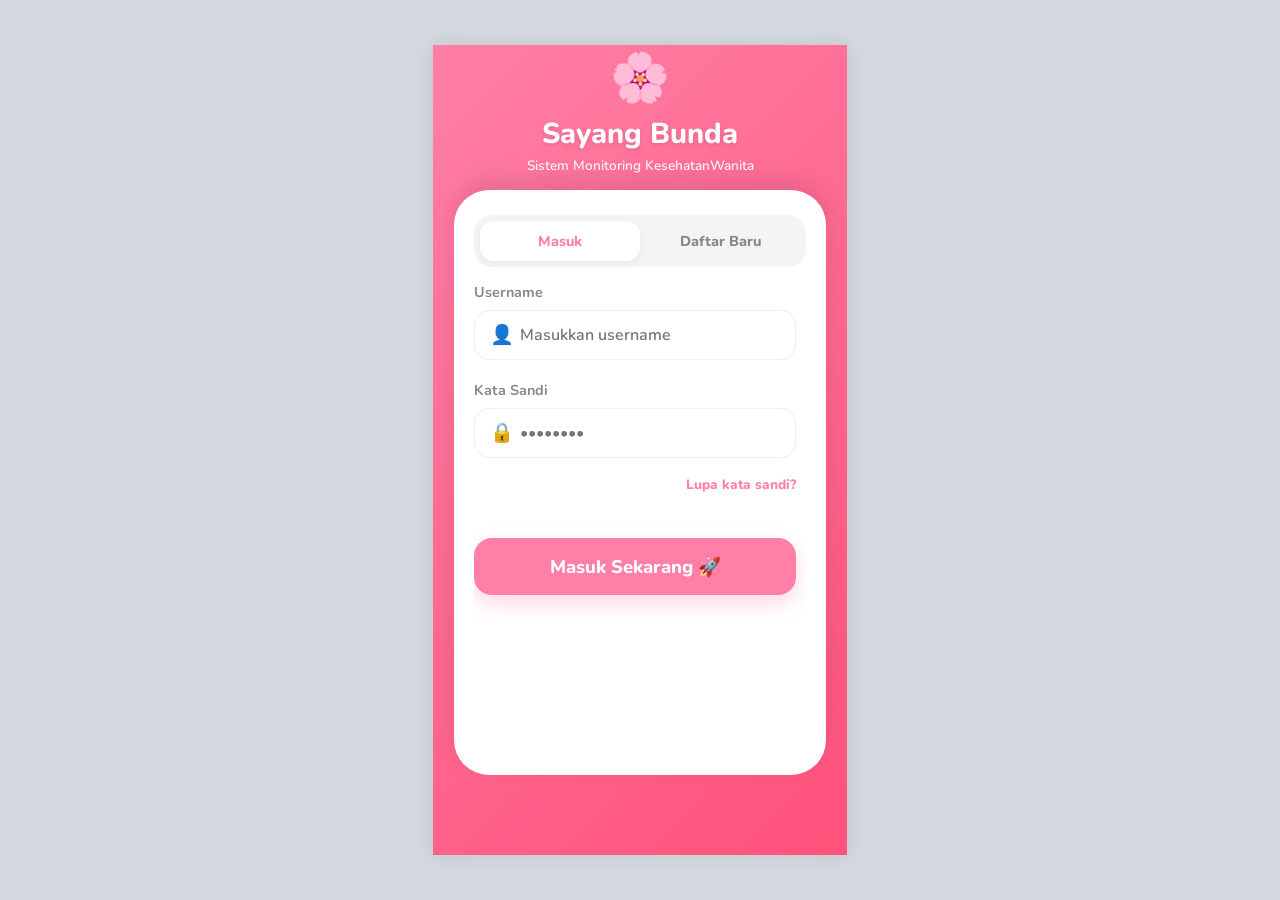
==== commit d0af5115: "Fix conflicts and merge Jonathan to main" ====
--- a/index.html
+++ b/index.html
@@ -490,20 +490,16 @@
 
                     <div class="pill-group-vertical"
                         style="display: flex; flex-direction: column; gap: 10px; margin-bottom: 25px;">
-                        <div class="pill toggle-pill"
-                            onclick="handlePillClick(this, false, 'olahraga')"
+                        <div class="pill toggle-pill" onclick="handlePillClick(this, false, 'olahraga')"
                             style="text-align: left; padding: 12px 15px; border-radius: 12px;">🚶‍♀️ Ringan (Jalan kaki,
                             kerjaan rumah)</div>
-                        <div class="pill toggle-pill"
-                            onclick="handlePillClick(this, false, 'olahraga')"
+                        <div class="pill toggle-pill" onclick="handlePillClick(this, false, 'olahraga')"
                             style="text-align: left; padding: 12px 15px; border-radius: 12px;">🏃‍♀️ Sedang (Jogging,
                             senam)</div>
-                        <div class="pill toggle-pill"
-                            onclick="handlePillClick(this, false, 'olahraga')"
+                        <div class="pill toggle-pill" onclick="handlePillClick(this, false, 'olahraga')"
                             style="text-align: left; padding: 12px 15px; border-radius: 12px;">🏋️‍♀️ Berat (Angkat
                             beban, lari cepat)</div>
-                        <div class="pill toggle-pill exclusive-pill"
-                            onclick="handlePillClick(this, true, 'olahraga')"
+                        <div class="pill toggle-pill exclusive-pill" onclick="handlePillClick(this, true, 'olahraga')"
                             style="text-align: left; padding: 12px 15px; border-radius: 12px;">❌ Tidak Ada</div>
                     </div>
 
--- a/style.css
+++ b/style.css
@@ -64,15 +64,19 @@
 
 @media (min-width: 450px) {
     .container-mobile {
-        height: 90vh;
+        <<<<<<< HEAD height: 85vh;
+        max-height: 850px;
+        =======height: 90vh;
         max-height: 90vh;
-        border-radius: 20px;
+        >>>>>>>Jonathan border-radius: 20px;
     }
 
     .header {
         border-top-left-radius: 20px;
         border-top-right-radius: 20px;
     }
+
+    <<<<<<< HEAD=======
 
     /* Optimasi form register untuk desktop - lebih compact */
     .auth-card {
@@ -118,6 +122,8 @@
     #form-register>div:last-child {
         padding-bottom: 0px !important;
     }
+
+    >>>>>>>Jonathan
 }
 
 /* ==================== LOGIN / REGISTER ==================== */
@@ -127,8 +133,9 @@
     align-items: center;
     background: linear-gradient(135deg, var(--primary) 0%, #ff527b 100%);
     min-height: 100%;
-    padding-top: 20px;
-    overflow-y: hidden;
+    <<<<<<< HEAD padding-top: 30px;
+    =======padding-top: 20px;
+    >>>>>>>Jonathan overflow-y: hidden;
 }
 
 .login-layout.active {
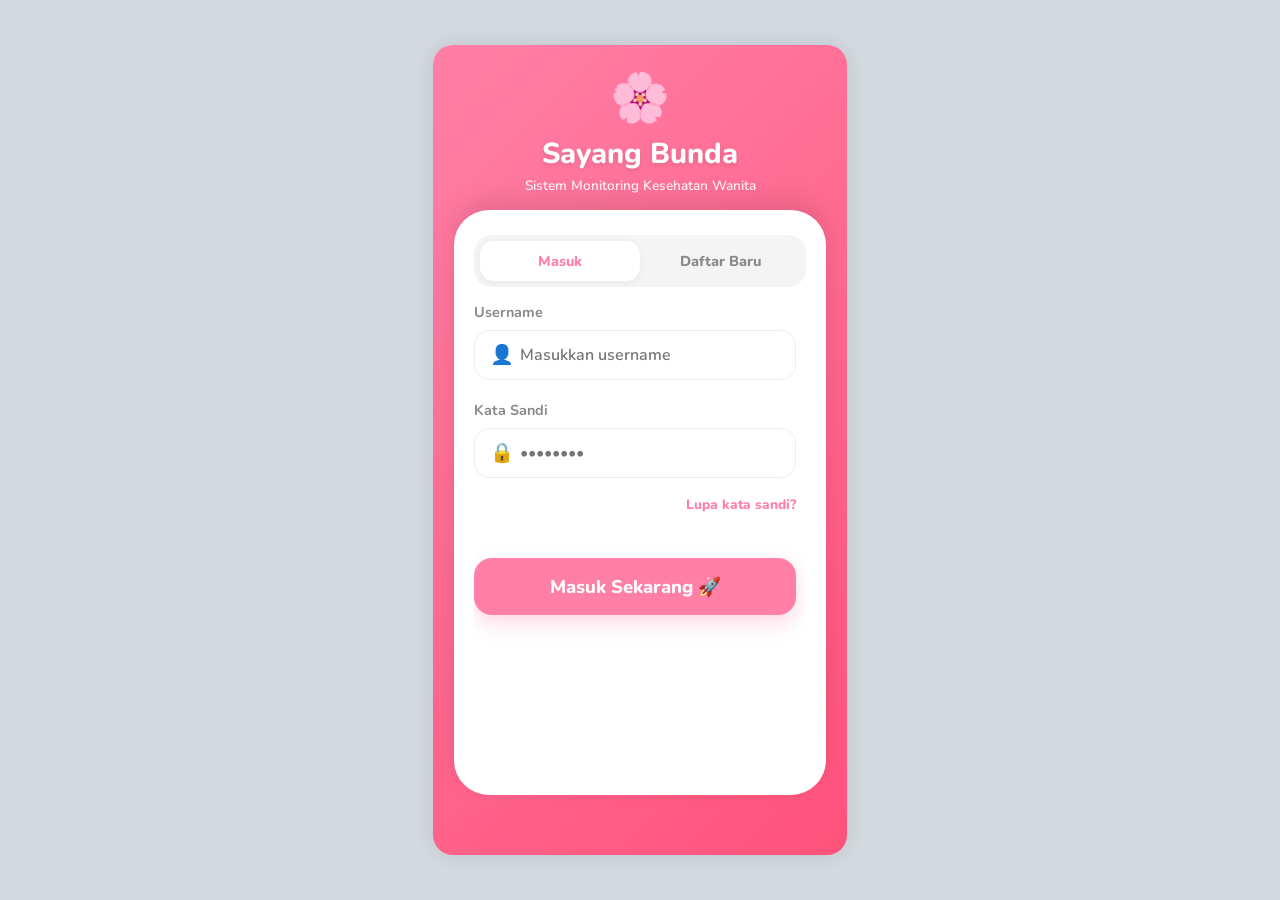
==== commit dc978945: "update html" ====
--- a/index.html
+++ b/index.html
@@ -14,7 +14,7 @@
         <div class="login-hero">
             <div class="login-hero-icon">🌸</div>
             <h1 id="auth-title" class="login-hero-title">Sayang Bunda</h1>
-            <p class="login-hero-desc">Sistem Monitoring KesehatanWanita</p>
+            <p class="login-hero-desc">Sistem Monitoring Kesehatan Wanita</p>
         </div>
 
         <div class="auth-card">
--- a/style.css
+++ b/style.css
@@ -64,19 +64,17 @@
 
 @media (min-width: 450px) {
     .container-mobile {
-        <<<<<<< HEAD height: 85vh;
+        height: 85vh;
         max-height: 850px;
-        =======height: 90vh;
+        height: 90vh;
         max-height: 90vh;
-        >>>>>>>Jonathan border-radius: 20px;
+        border-radius: 20px;
     }
 
     .header {
         border-top-left-radius: 20px;
         border-top-right-radius: 20px;
     }
-
-    <<<<<<< HEAD=======
 
     /* Optimasi form register untuk desktop - lebih compact */
     .auth-card {
@@ -122,8 +120,6 @@
     #form-register>div:last-child {
         padding-bottom: 0px !important;
     }
-
-    >>>>>>>Jonathan
 }
 
 /* ==================== LOGIN / REGISTER ==================== */
@@ -133,9 +129,9 @@
     align-items: center;
     background: linear-gradient(135deg, var(--primary) 0%, #ff527b 100%);
     min-height: 100%;
-    <<<<<<< HEAD padding-top: 30px;
-    =======padding-top: 20px;
-    >>>>>>>Jonathan overflow-y: hidden;
+    padding-top: 30px;
+    padding-top: 20px;
+    overflow-y: hidden;
 }
 
 .login-layout.active {
